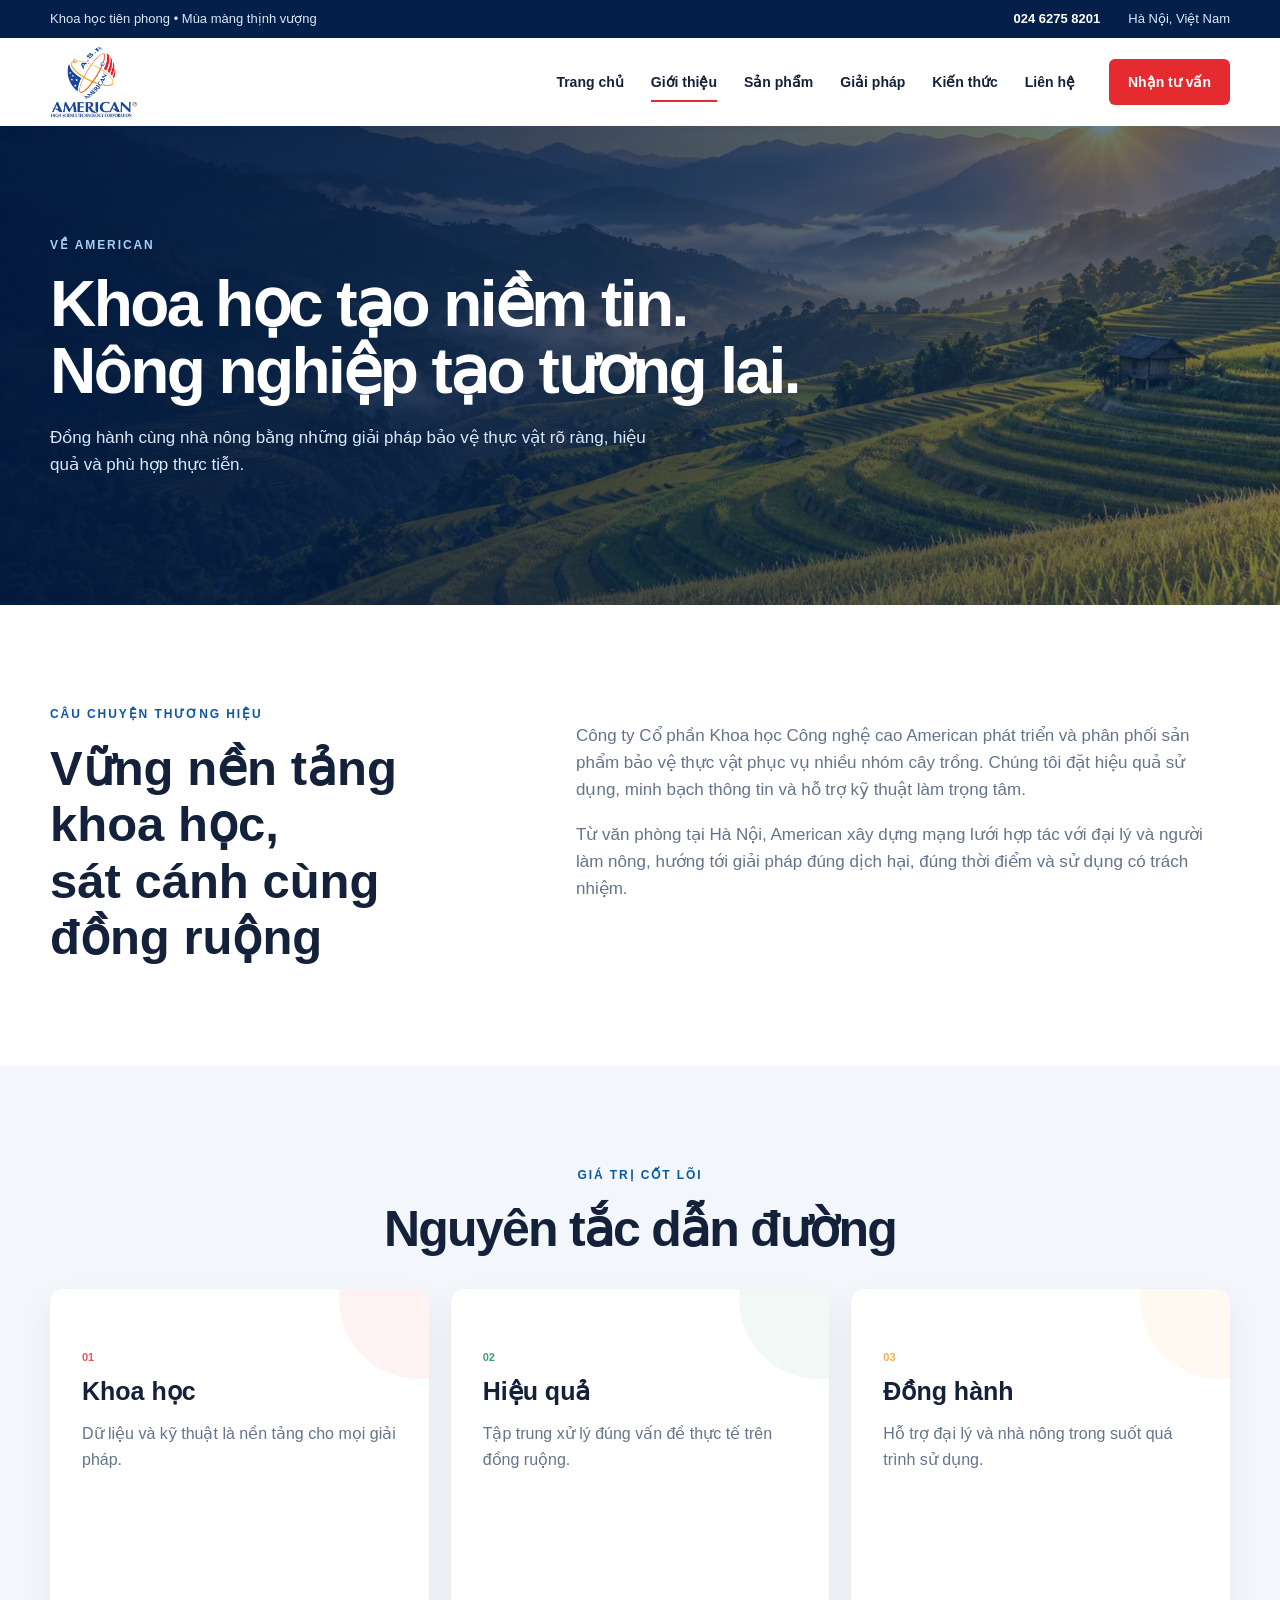
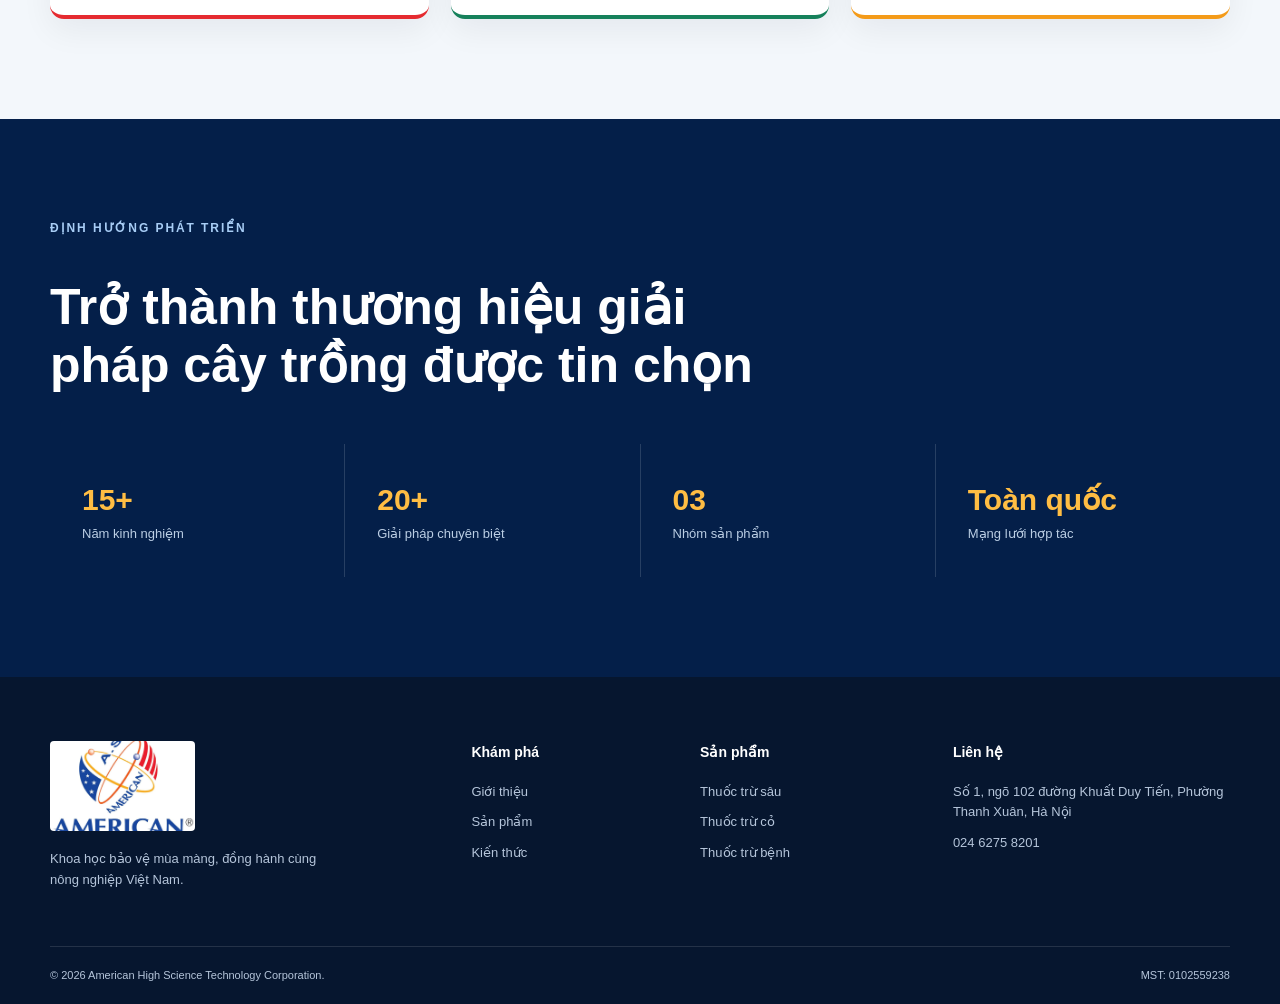
==== about.html @ cfc60970 "feat: build American corporate website" ====
<!doctype html><html lang="vi"><head><meta charset="utf-8"><meta name="viewport" content="width=device-width,initial-scale=1"><meta name="description" content="Giới thiệu Công ty Cổ phần Khoa học Công nghệ cao American."><title>Giới thiệu | American</title><link rel="stylesheet" href="styles.css"></head><body>
<a class="skip-link" href="#main">Bỏ qua điều hướng</a><header class="site-header"><div class="topbar"><div class="container topbar-inner"><p>Khoa học tiên phong • Mùa màng thịnh vượng</p><div><a href="tel:02462758201">024 6275 8201</a><span>Hà Nội, Việt Nam</span></div></div></div><div class="container nav-wrap"><a class="brand" href="index.html"><img src="assets/logo-american.jpg" alt="Logo American"></a><button class="menu-toggle" type="button" aria-expanded="false" aria-controls="primary-nav"><span></span><span></span><span></span><span class="sr-only">Mở menu</span></button><nav id="primary-nav"><a href="index.html">Trang chủ</a><a class="active" href="about.html">Giới thiệu</a><a href="products.html">Sản phẩm</a><a href="index.html#solutions">Giải pháp</a><a href="news.html">Kiến thức</a><a href="contact.html">Liên hệ</a></nav><a class="nav-cta" href="contact.html">Nhận tư vấn</a></div></header>
<main id="main"><section class="page-hero"><div class="container"><p class="eyebrow light">Về American</p><h1>Khoa học tạo niềm tin.<br>Nông nghiệp tạo tương lai.</h1><p>Đồng hành cùng nhà nông bằng những giải pháp bảo vệ thực vật rõ ràng, hiệu quả và phù hợp thực tiễn.</p></div></section>
<section class="section"><div class="container story-grid"><div><p class="eyebrow blue">Câu chuyện thương hiệu</p><h2>Vững nền tảng khoa học,<br>sát cánh cùng đồng ruộng</h2></div><div><p>Công ty Cổ phần Khoa học Công nghệ cao American phát triển và phân phối sản phẩm bảo vệ thực vật phục vụ nhiều nhóm cây trồng. Chúng tôi đặt hiệu quả sử dụng, minh bạch thông tin và hỗ trợ kỹ thuật làm trọng tâm.</p><p>Từ văn phòng tại Hà Nội, American xây dựng mạng lưới hợp tác với đại lý và người làm nông, hướng tới giải pháp đúng dịch hại, đúng thời điểm và sử dụng có trách nhiệm.</p></div></div></section>
<section class="section values"><div class="container"><div class="section-head center"><p class="eyebrow blue">Giá trị cốt lõi</p><h2>Nguyên tắc dẫn đường</h2></div><div class="solution-grid"><article class="solution-card red"><p>01</p><h3>Khoa học</h3><span>Dữ liệu và kỹ thuật là nền tảng cho mọi giải pháp.</span></article><article class="solution-card green"><p>02</p><h3>Hiệu quả</h3><span>Tập trung xử lý đúng vấn đề thực tế trên đồng ruộng.</span></article><article class="solution-card gold"><p>03</p><h3>Đồng hành</h3><span>Hỗ trợ đại lý và nhà nông trong suốt quá trình sử dụng.</span></article></div></div></section>
<section class="section timeline"><div class="container"><p class="eyebrow light">Định hướng phát triển</p><h2>Trở thành thương hiệu giải pháp cây trồng được tin chọn</h2><div class="metric-grid"><div><strong>15+</strong><span>Năm kinh nghiệm</span></div><div><strong>20+</strong><span>Giải pháp chuyên biệt</span></div><div><strong>03</strong><span>Nhóm sản phẩm</span></div><div><strong>Toàn quốc</strong><span>Mạng lưới hợp tác</span></div></div></div></section></main>
<footer><div class="container footer-grid"><div class="footer-brand"><img src="assets/logo-american.jpg" alt="American"><p>Khoa học bảo vệ mùa màng, đồng hành cùng nông nghiệp Việt Nam.</p></div><div><h3>Khám phá</h3><a href="about.html">Giới thiệu</a><a href="products.html">Sản phẩm</a><a href="news.html">Kiến thức</a></div><div><h3>Sản phẩm</h3><a href="products.html">Thuốc trừ sâu</a><a href="products.html">Thuốc trừ cỏ</a><a href="products.html">Thuốc trừ bệnh</a></div><div><h3>Liên hệ</h3><p>Số 1, ngõ 102 đường Khuất Duy Tiến, Phường Thanh Xuân, Hà Nội</p><a href="tel:02462758201">024 6275 8201</a></div></div><div class="container footer-bottom"><span>© 2026 American High Science Technology Corporation.</span><span>MST: 0102559238</span></div></footer><script src="script.js"></script></body></html>
---- styles.css ----
:root{--navy:#073575;--navy-dark:#041f49;--blue:#0c58a7;--red:#e52b30;--orange:#f49b19;--green:#16815b;--ink:#14213a;--muted:#64748b;--line:#dce4ee;--soft:#f3f7fb;--white:#fff;--shadow:0 20px 55px rgba(7,53,117,.13)}
*{box-sizing:border-box}html{scroll-behavior:smooth}body{margin:0;color:var(--ink);font-family:Inter,"Segoe UI",Arial,sans-serif;line-height:1.6;background:#fff}a{color:inherit;text-decoration:none}img{display:block;max-width:100%}button{font:inherit}.container{width:min(1180px,calc(100% - 40px));margin-inline:auto}.sr-only{position:absolute;width:1px;height:1px;overflow:hidden;clip:rect(0,0,0,0)}.skip-link{position:fixed;left:12px;top:-60px;background:#fff;padding:10px 16px;z-index:999}.skip-link:focus{top:12px}.topbar{background:var(--navy-dark);color:#dbe9fa;font-size:13px}.topbar-inner{height:38px;display:flex;align-items:center;justify-content:space-between}.topbar p{margin:0}.topbar-inner div{display:flex;gap:28px}.topbar a{color:#fff;font-weight:700}.nav-wrap{height:88px;display:flex;align-items:center;gap:34px}.site-header{position:relative;z-index:20;background:#fff;box-shadow:0 2px 18px rgba(15,23,42,.07)}.brand{width:170px;height:72px;overflow:hidden;display:flex;align-items:center;justify-content:flex-start}.brand img{width:128px;transform:scale(1.2)}nav{display:flex;align-items:center;justify-content:center;gap:27px;margin-left:auto}nav a{font-size:14px;font-weight:700;position:relative;padding:32px 0}nav a:after{content:"";position:absolute;left:0;right:100%;bottom:23px;height:2px;background:var(--red);transition:.25s}nav a:hover:after,nav a.active:after{right:0}.nav-cta,.button{display:inline-flex;align-items:center;justify-content:center;gap:12px;font-weight:800;border-radius:6px;transition:.25s}.nav-cta{background:var(--red);color:#fff;padding:12px 19px;font-size:14px}.nav-cta:hover,.button-primary:hover{background:#c71922;transform:translateY(-2px)}.menu-toggle{display:none;border:0;background:none;padding:8px}.menu-toggle span:not(.sr-only){display:block;width:25px;height:2px;background:var(--navy);margin:5px}
.hero{min-height:690px;position:relative;overflow:hidden;color:#fff;background:linear-gradient(112deg,#03265b 0%,#064b91 62%,#0b70b2 100%)}.hero:before{content:"";position:absolute;inset:0;background-image:linear-gradient(rgba(255,255,255,.025) 1px,transparent 1px),linear-gradient(90deg,rgba(255,255,255,.025) 1px,transparent 1px);background-size:54px 54px;mask-image:linear-gradient(to right,#000,transparent)}.hero-glow{position:absolute;width:620px;height:620px;border-radius:50%;right:-100px;top:-80px;background:radial-gradient(circle,rgba(244,155,25,.24),transparent 68%)}.hero-grid{min-height:690px;display:grid;grid-template-columns:1.08fr .92fr;align-items:center;gap:35px;position:relative}.hero-copy{padding:58px 0 92px}.eyebrow{text-transform:uppercase;letter-spacing:.16em;font-weight:800;font-size:12px;margin:0 0 16px}.eyebrow span{display:inline-block;width:28px;height:2px;vertical-align:middle;background:var(--orange);margin-right:10px}.eyebrow.blue{color:var(--blue)}.eyebrow.light{color:#a8cdf5}.hero h1{font-size:clamp(50px,5.4vw,76px);line-height:1.04;letter-spacing:-.045em;margin:0 0 24px;max-width:700px}.hero h1 em{font-style:normal;color:#ffbd43}.hero-lead{max-width:640px;font-size:18px;color:#d9e7f7;margin:0 0 30px}.hero-actions{display:flex;gap:12px;margin-bottom:42px}.button{padding:14px 22px;border:1px solid transparent}.button-primary{background:var(--red);color:#fff}.button-ghost{border-color:rgba(255,255,255,.5);color:#fff}.button-ghost:hover{background:#fff;color:var(--navy)}.hero-stats{display:flex;margin:0;gap:0}.hero-stats div{padding:0 32px;border-left:1px solid rgba(255,255,255,.24)}.hero-stats div:first-child{padding-left:0;border:0}.hero-stats dt{font-size:27px;font-weight:900;color:#fff}.hero-stats dd{margin:0;color:#adc7e5;font-size:12px}.hero-visual{position:relative;height:550px;display:flex;align-items:center;justify-content:center}.hero-visual>img{width:480px;height:380px;object-fit:cover;object-position:center;border-radius:22px;box-shadow:0 35px 80px rgba(0,0,0,.35);position:relative;z-index:2;clip-path:polygon(4% 0,100% 0,96% 100%,0 100%)}.product-halo{position:absolute;width:440px;height:440px;border-radius:50%;background:linear-gradient(135deg,rgba(255,255,255,.18),rgba(244,155,25,.12));border:1px solid rgba(255,255,255,.2)}.orbit{position:absolute;border:1px solid rgba(255,255,255,.16);border-radius:50%;transform:rotate(-18deg)}.orbit-one{width:540px;height:300px}.orbit-two{width:560px;height:360px;transform:rotate(18deg)}.science-chip,.crop-chip{position:absolute;z-index:3;background:rgba(255,255,255,.96);color:var(--ink);display:flex;align-items:center;gap:12px;padding:12px 16px;border-radius:10px;box-shadow:var(--shadow)}.science-chip{left:-4px;top:95px}.crop-chip{right:-5px;bottom:80px}.science-chip>span,.crop-chip>span{display:grid;place-items:center;width:35px;height:35px;border-radius:50%;background:#fff0d6;color:var(--orange);font-weight:900}.crop-chip>span{background:#e7f8ef;color:var(--green)}.science-chip strong,.crop-chip strong{display:block;font-size:13px}.science-chip small,.crop-chip small{display:block;color:var(--muted);font-size:11px}.hero-wave{position:absolute;left:-2%;right:-2%;bottom:-1px;height:58px;background:#fff;clip-path:ellipse(55% 50% at 50% 100%)}
.trust-strip{position:relative;margin-top:-2px;background:#fff}.trust-grid{display:grid;grid-template-columns:repeat(4,1fr);padding:26px 0;border-bottom:1px solid var(--line)}.trust-grid>div{display:flex;align-items:center;gap:14px;padding:4px 24px;border-right:1px solid var(--line)}.trust-grid>div:first-child{padding-left:0}.trust-grid>div:last-child{border:0}.trust-grid>div>span{font-size:12px;font-weight:900;color:var(--red);border:1px solid #f2b4b6;border-radius:50%;width:34px;height:34px;display:grid;place-items:center}.trust-grid p{margin:0}.trust-grid strong,.trust-grid small{display:block}.trust-grid strong{font-size:13px}.trust-grid small{color:var(--muted);font-size:11px}.section{padding:100px 0}.section-head h2{font-size:clamp(34px,4vw,50px);line-height:1.12;letter-spacing:-.035em;margin:0}.section-head.split{display:grid;grid-template-columns:1fr .7fr;align-items:end;gap:50px;margin-bottom:48px}.section-head.split>p{color:var(--muted);margin:0 0 7px}.section-head.center{text-align:center;max-width:720px;margin:0 auto 32px}.section-head.center>p:last-child{color:var(--muted)}.solutions{background:var(--soft)}.solution-grid{display:grid;grid-template-columns:repeat(3,1fr);gap:22px}.solution-card{background:#fff;padding:32px;min-height:330px;border-radius:14px;box-shadow:0 12px 32px rgba(15,23,42,.06);position:relative;overflow:hidden;border-bottom:4px solid;transition:.3s}.solution-card:hover{transform:translateY(-8px);box-shadow:var(--shadow)}.solution-card:after{content:"";position:absolute;width:160px;height:160px;border-radius:50%;right:-70px;top:-70px;background:currentColor;opacity:.06}.solution-card.red{color:var(--red)}.solution-card.green{color:var(--green)}.solution-card.gold{color:var(--orange)}.solution-card .icon{width:58px;height:58px;border-radius:12px;background:currentColor;color:#fff;display:grid;place-items:center;font-size:29px}.solution-card>p{font-size:11px;font-weight:900;margin:28px 0 5px;opacity:.8}.solution-card h3{font-size:25px;margin:0 0 10px;color:var(--ink)}.solution-card>span{color:var(--muted);display:block;min-height:54px}.solution-card a{display:inline-block;margin-top:25px;font-size:13px;font-weight:900}.products{background:#fff}.filter{display:flex;justify-content:center;gap:8px;margin:0 0 35px}.filter button{border:1px solid var(--line);background:#fff;color:var(--muted);padding:9px 18px;border-radius:99px;cursor:pointer;font-size:13px;font-weight:800}.filter button.active,.filter button:hover{background:var(--navy);border-color:var(--navy);color:#fff}.product-grid{display:grid;grid-template-columns:repeat(3,1fr);gap:22px}.product-card{border:1px solid var(--line);border-radius:14px;overflow:hidden;position:relative;background:#fff;transition:.3s}.product-card:hover{transform:translateY(-6px);box-shadow:var(--shadow);border-color:transparent}.product-card[hidden]{display:none}.badge{position:absolute;z-index:2;top:14px;left:14px;background:var(--red);color:#fff;font-weight:800;font-size:10px;text-transform:uppercase;padding:5px 9px;border-radius:4px}.product-image{height:250px;background:#edf5ec;overflow:hidden}.product-image img{width:100%;height:100%;object-fit:cover;transition:.45s}.product-card:hover .product-image img{transform:scale(1.04)}.product-info{padding:22px}.product-info small{color:var(--red);font-weight:800;text-transform:uppercase;letter-spacing:.1em;font-size:10px}.product-info h3{font-size:20px;margin:5px 0 2px}.product-info p{color:var(--muted);font-size:13px;margin:0 0 18px}.product-info a{display:flex;justify-content:space-between;border-top:1px solid var(--line);padding-top:14px;font-size:12px;font-weight:900;color:var(--navy)}.text-link{display:block;width:max-content;margin:36px auto 0;color:var(--blue);font-size:13px;font-weight:900;border-bottom:1px solid}.text-link.inline{margin:0}.about{padding:0;background:var(--navy-dark);color:#fff}.about-grid{min-height:620px;display:grid;grid-template-columns:1fr 1fr}.about-visual{position:relative;background:linear-gradient(135deg,rgba(5,38,81,.1),rgba(5,38,81,.55)),url('assets/products/usatabon-175wp.jpg') center/cover;min-height:620px}.about-visual:after{content:"";position:absolute;inset:0;background:linear-gradient(to right,transparent 60%,var(--navy-dark))}.experience{position:absolute;right:-45px;bottom:58px;z-index:2;background:var(--orange);color:var(--navy-dark);width:205px;height:145px;padding:24px;display:flex;align-items:center;gap:13px}.experience strong{font-size:48px;line-height:1}.experience span{font-size:12px;font-weight:800}.about-copy{padding:95px 0 80px 95px;align-self:center}.about-copy h2{font-size:47px;line-height:1.12;margin:0 0 25px}.about-copy>p:not(.eyebrow){color:#c3d4e8}.about-copy ul{list-style:none;padding:12px 0;margin:0 0 25px}.about-copy li{margin:11px 0;color:#e3edf8}.about-copy li span{color:#ffbd43;margin-right:11px}.button-white{background:#fff;color:var(--navy)}.button-white:hover{background:#ffbd43}.knowledge{background:var(--soft)}.article-grid{display:grid;grid-template-columns:1.35fr .8fr .8fr;gap:22px}.article{background:#fff;border-radius:12px;overflow:hidden;box-shadow:0 10px 25px rgba(15,23,42,.05)}.article-photo{height:190px;background-size:cover;background-position:center}.article.featured .article-photo{height:280px}.article-photo.rice{background-image:linear-gradient(rgba(5,38,81,.05),rgba(5,38,81,.05)),url('assets/products/cytoc-placeholder.jpg'),url('assets/products/actatoc-200wp.jpg')}.article-photo.coffee{background-image:url('assets/products/usatabon-175wp.jpg')}.article-photo.field{background-image:url('assets/products/samtako-25sc.jpg')}.article>div:last-child{padding:22px}.article small{font-size:10px;color:var(--red);font-weight:800;text-transform:uppercase}.article h3{font-size:19px;line-height:1.35;margin:8px 0 18px}.article.featured h3{font-size:26px}.article a{font-size:12px;font-weight:900;color:var(--blue)}.cta{background:linear-gradient(105deg,#0d56a0,var(--navy));color:#fff;padding:68px 0;position:relative;overflow:hidden}.cta:after{content:"";position:absolute;width:400px;height:400px;border:90px solid rgba(255,255,255,.04);border-radius:50%;right:-80px;top:-150px}.cta-inner{display:flex;justify-content:space-between;align-items:center;gap:40px;position:relative;z-index:1}.cta h2{font-size:42px;line-height:1.16;margin:0}.cta-actions{display:flex;gap:10px}.button-outline-white{border-color:rgba(255,255,255,.6);color:#fff}.button-outline-white:hover{background:#fff;color:var(--navy)}footer{background:#06162f;color:#b5c5da;padding:64px 0 20px}.footer-grid{display:grid;grid-template-columns:1.5fr .7fr .8fr 1.15fr;gap:60px;padding-bottom:45px}.footer-brand img{width:145px;height:90px;object-fit:cover;object-position:center;margin-bottom:18px;border-radius:4px}.footer-brand p{max-width:280px}.footer-grid h3{color:#fff;font-size:14px;margin:0 0 18px}.footer-grid a,.footer-grid p{display:block;font-size:13px;margin:0 0 10px}.footer-grid a:hover{color:#ffbd43}.footer-bottom{border-top:1px solid rgba(255,255,255,.12);padding-top:20px;display:flex;justify-content:space-between;font-size:11px}.floating-contact{position:fixed;right:20px;bottom:20px;background:var(--red);color:#fff;width:62px;height:62px;border-radius:50%;display:grid;place-items:center;z-index:10;box-shadow:0 12px 28px rgba(229,43,48,.35);line-height:1}.floating-contact span{font-size:20px;margin-top:8px}.floating-contact small{font-size:9px;margin-top:-10px}
@media(max-width:980px){nav{position:absolute;top:88px;left:20px;right:20px;background:#fff;display:none;flex-direction:column;align-items:stretch;gap:0;padding:12px;box-shadow:var(--shadow);border-radius:10px}.site-header.open nav{display:flex}.site-header nav a{padding:12px}.nav-cta{margin-left:auto}.menu-toggle{display:block}.hero-grid{grid-template-columns:1fr;min-height:auto}.hero-copy{padding-bottom:15px}.hero-visual{height:480px}.hero-visual>img{width:min(520px,85%)}.trust-grid{grid-template-columns:1fr 1fr}.trust-grid>div:nth-child(2){border-right:0}.solution-grid,.product-grid{grid-template-columns:repeat(2,1fr)}.about-copy{padding-left:55px}.article-grid{grid-template-columns:1fr 1fr}.article.featured{grid-column:1/-1}.footer-grid{grid-template-columns:1.2fr 1fr 1fr}.footer-grid>div:last-child{grid-column:1/-1}.cta-inner{align-items:flex-start;flex-direction:column}}
@media(max-width:640px){.container{width:min(100% - 28px,1180px)}.topbar{display:none}.nav-wrap{height:72px}.brand{height:62px;width:135px}.brand img{width:105px}.nav-cta{display:none}nav{top:72px}.section{padding:72px 0}.hero{min-height:0}.hero-grid{display:block}.hero-copy{padding:64px 0 20px}.hero h1{font-size:45px}.hero-lead{font-size:16px}.hero-actions{align-items:stretch;flex-direction:column}.hero-stats{justify-content:space-between}.hero-stats div{padding:0 12px}.hero-stats dd{max-width:75px}.hero-visual{height:390px}.hero-visual>img{width:100%;height:290px}.science-chip{left:2px;top:32px}.crop-chip{right:2px;bottom:18px}.orbit{display:none}.trust-grid{grid-template-columns:1fr}.trust-grid>div{border:0;border-bottom:1px solid var(--line);padding:14px 0}.section-head.split{grid-template-columns:1fr;gap:18px}.section-head h2{font-size:37px}.solution-grid,.product-grid{grid-template-columns:1fr}.solution-card{min-height:290px}.filter{justify-content:flex-start;overflow-x:auto;padding-bottom:5px}.filter button{white-space:nowrap}.product-image{height:235px}.about-grid{grid-template-columns:1fr}.about-visual{min-height:390px}.about-visual:after{background:linear-gradient(to bottom,transparent 70%,var(--navy-dark))}.experience{right:15px;bottom:20px;width:178px;height:120px}.about-copy{padding:55px 0 70px}.about-copy h2{font-size:37px}.article-grid{grid-template-columns:1fr}.article.featured{grid-column:auto}.article.featured .article-photo{height:210px}.cta h2{font-size:34px}.cta-actions{width:100%;flex-direction:column}.footer-grid{grid-template-columns:1fr 1fr;gap:35px}.footer-brand{grid-column:1/-1}.footer-grid>div:last-child{grid-column:1/-1}.footer-bottom{gap:8px;flex-direction:column}.floating-contact{width:56px;height:56px}}
@media(prefers-reduced-motion:reduce){html{scroll-behavior:auto}*,*:before,*:after{transition:none!important}}
:focus-visible{outline:3px solid #ffbd43;outline-offset:3px}
.brand{width:170px;height:78px}.brand img{width:88px;height:74px;object-fit:contain;transform:none}
@media(max-width:640px){.brand{height:68px;width:120px}.brand img{width:76px;height:64px}}
.article-photo.rice{background-image:linear-gradient(rgba(5,38,81,.05),rgba(5,38,81,.05)),url('assets/products/actatoc-200wp.jpg')}
.hero{background-image:linear-gradient(90deg,rgba(3,26,63,.94) 0%,rgba(4,48,94,.76) 42%,rgba(4,48,94,.22) 72%,rgba(4,48,94,.08) 100%),url('assets/hero-mu-cang-chai-v2.png');background-position:center;background-size:cover}
.hero-glow{display:none}.hero-visual{opacity:.1;filter:blur(3px);transform:scale(.92);transform-origin:center right;pointer-events:none}.hero-copy{position:relative;z-index:4;text-shadow:0 2px 18px rgba(0,0,0,.18)}
@media(max-width:640px){.hero{background-image:linear-gradient(180deg,rgba(3,26,63,.9) 0%,rgba(4,48,94,.72) 55%,rgba(4,48,94,.25) 100%),url('assets/hero-mu-cang-chai-v2.png');background-position:58% center}.hero-visual{display:none}.hero-copy{padding-bottom:110px}.hero-wave{height:34px}}
.page-hero{padding:110px 0;color:#fff;background:linear-gradient(90deg,rgba(3,26,63,.96),rgba(4,48,94,.52)),url('assets/hero-mu-cang-chai-v2.png') center/cover}.page-hero.compact{padding:80px 0}.page-hero h1{font-size:clamp(45px,5vw,68px);line-height:1.05;letter-spacing:-.04em;margin:0 0 18px}.page-hero>div>p:last-child{max-width:620px;color:#dbe9f8;font-size:17px}.story-grid{display:grid;grid-template-columns:.8fr 1.2fr;gap:90px;align-items:start}.story-grid h2,.contact-grid h2{font-size:clamp(34px,4vw,49px);line-height:1.15;margin:0}.story-grid>div:last-child{color:var(--muted);font-size:17px}.values{background:var(--soft)}.timeline{background:var(--navy-dark);color:#fff}.timeline h2{font-size:clamp(34px,4vw,50px);max-width:760px;line-height:1.15}.metric-grid{display:grid;grid-template-columns:repeat(4,1fr);gap:1px;background:rgba(255,255,255,.14);margin-top:50px}.metric-grid div{background:var(--navy-dark);padding:32px}.metric-grid strong,.metric-grid span{display:block}.metric-grid strong{font-size:30px;color:#ffbd43}.metric-grid span{color:#bbcee4;font-size:13px}.catalog{grid-template-columns:repeat(4,1fr)}.catalog .product-image{height:220px}.product-detail{background:var(--soft)}.detail-grid{display:grid;grid-template-columns:1.1fr .9fr;gap:65px;align-items:center}.detail-image{border-radius:18px;overflow:hidden;box-shadow:var(--shadow)}.detail-image img{width:100%;height:520px;object-fit:cover}.detail-grid h1{font-size:clamp(45px,5vw,70px);line-height:1;margin:0 0 20px;color:var(--navy)}.detail-lead{font-size:18px;color:var(--muted)}.specs{margin:28px 0}.specs div{display:grid;grid-template-columns:130px 1fr;border-top:1px solid var(--line);padding:13px 0}.specs dt{color:var(--muted);font-size:13px}.specs dd{margin:0;font-weight:800}.notice{padding:14px;border-left:3px solid var(--orange);background:#fff7e8;font-size:12px;margin-bottom:24px}.detail-info{background:#fff}.news-grid{grid-template-columns:1.2fr .8fr .8fr}.article p{color:var(--muted);font-size:13px}.contact-grid{display:grid;grid-template-columns:.9fr 1.1fr;gap:90px}.contact-list{margin-top:35px}.contact-list div{padding:18px 0;border-top:1px solid var(--line)}.contact-list small,.contact-list strong,.contact-list a{display:block}.contact-list small{color:var(--muted);text-transform:uppercase;font-size:10px;font-weight:800;letter-spacing:.12em}.contact-list a,.contact-list strong{font-size:16px;margin-top:4px}.contact-form{padding:35px;background:var(--soft);border-radius:14px}.contact-form h3{font-size:26px;margin:0 0 22px}.contact-form label{display:block;font-size:12px;font-weight:800;margin:0 0 15px}.contact-form input,.contact-form select,.contact-form textarea{width:100%;display:block;margin-top:6px;border:1px solid var(--line);border-radius:6px;background:#fff;padding:12px;color:var(--ink);font:inherit}.contact-form textarea{resize:vertical}.contact-form>small{display:block;color:var(--muted);margin-top:12px}body>footer>.footer-bottom:only-child{padding:30px 0;border:0}body>footer:has(>.footer-bottom:only-child){padding:0}
@media(max-width:980px){.catalog{grid-template-columns:repeat(3,1fr)}.story-grid,.detail-grid,.contact-grid{grid-template-columns:1fr;gap:45px}.metric-grid{grid-template-columns:1fr 1fr}.news-grid{grid-template-columns:1fr 1fr}}
@media(max-width:640px){.page-hero,.page-hero.compact{padding:65px 0}.page-hero h1{font-size:42px}.catalog{grid-template-columns:1fr}.story-grid{gap:28px}.metric-grid{grid-template-columns:1fr 1fr}.metric-grid div{padding:20px}.detail-image img{height:300px}.news-grid{grid-template-columns:1fr}.contact-form{padding:22px}.specs div{grid-template-columns:105px 1fr}}
.hero{background-image:linear-gradient(90deg,rgba(3,26,63,.94) 0%,rgba(4,48,94,.76) 42%,rgba(4,48,94,.22) 72%,rgba(4,48,94,.08) 100%),url('assets/hero-mu-cang-chai-v2.webp')}.page-hero{background-image:linear-gradient(90deg,rgba(3,26,63,.96),rgba(4,48,94,.52)),url('assets/hero-mu-cang-chai-v2.webp')}
@media(max-width:640px){.hero{background-image:linear-gradient(180deg,rgba(3,26,63,.9) 0%,rgba(4,48,94,.72) 55%,rgba(4,48,94,.25) 100%),url('assets/hero-mu-cang-chai-v2.webp')}}
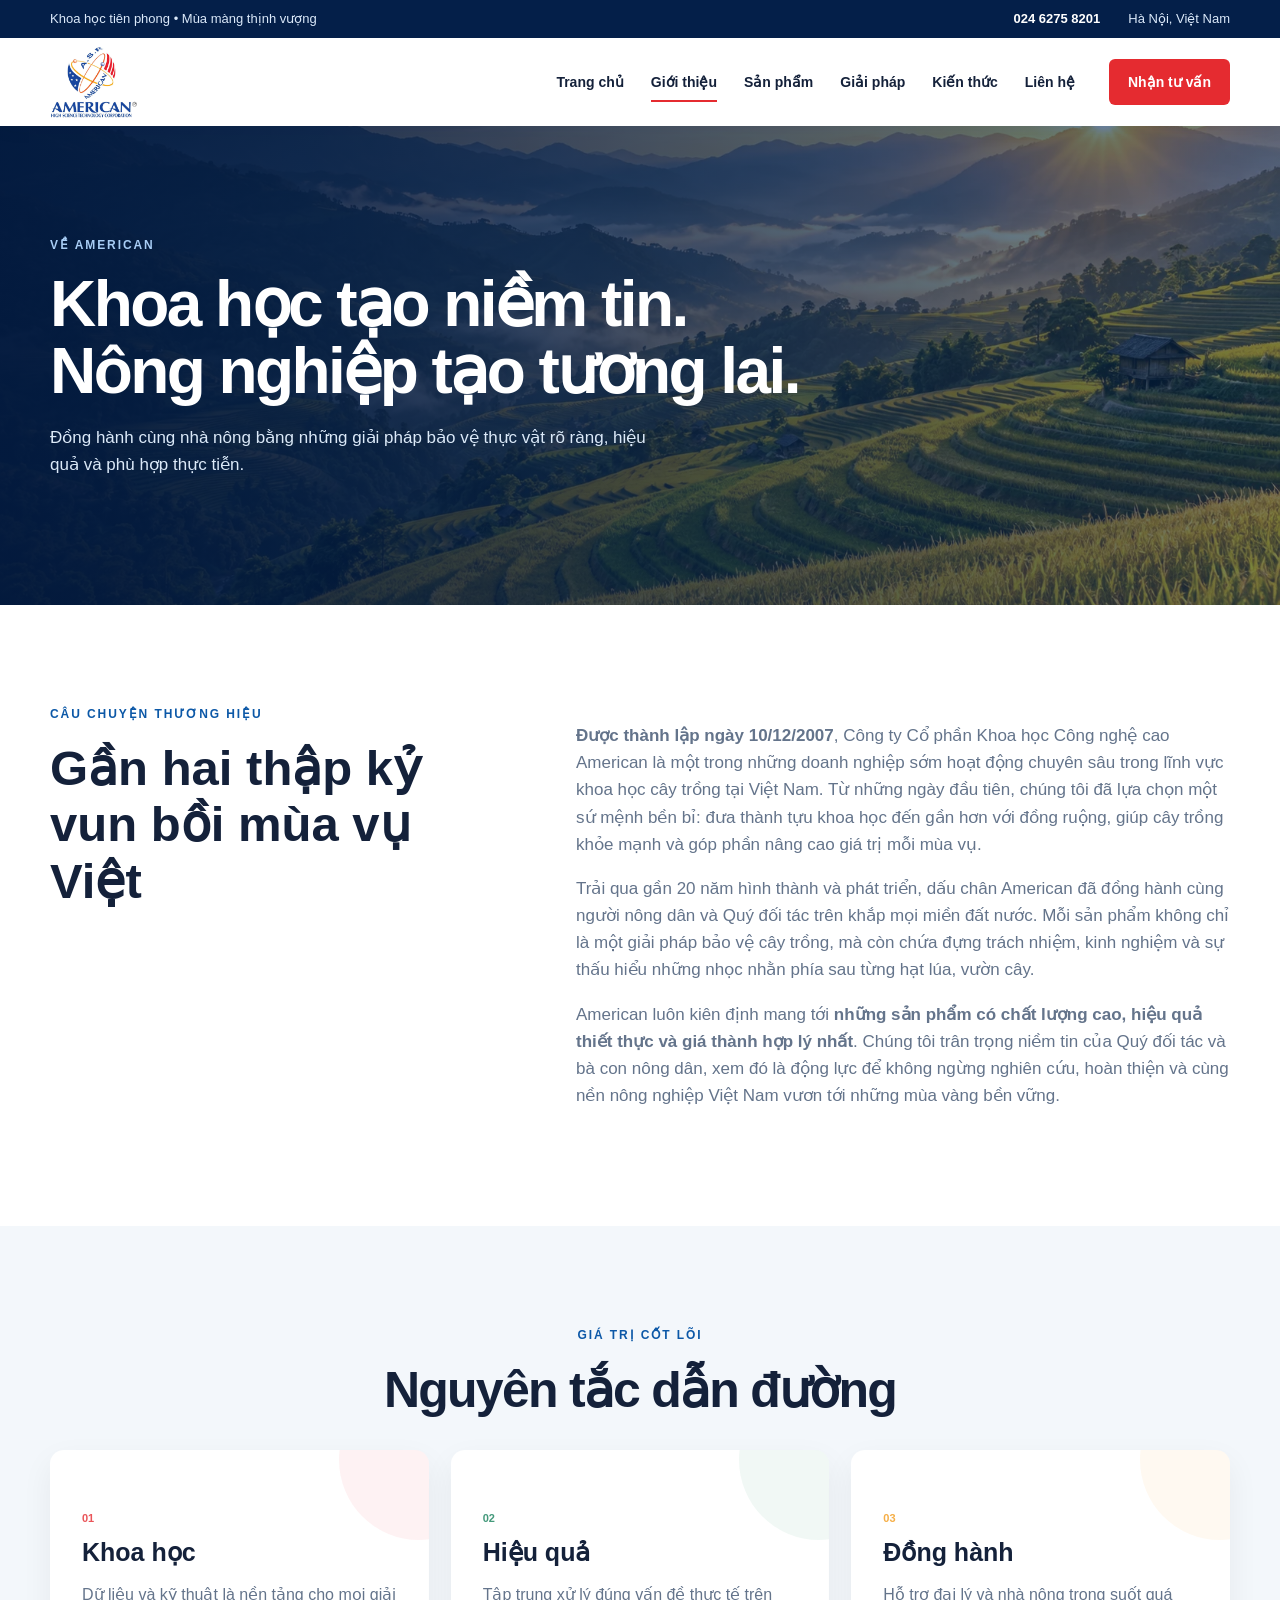
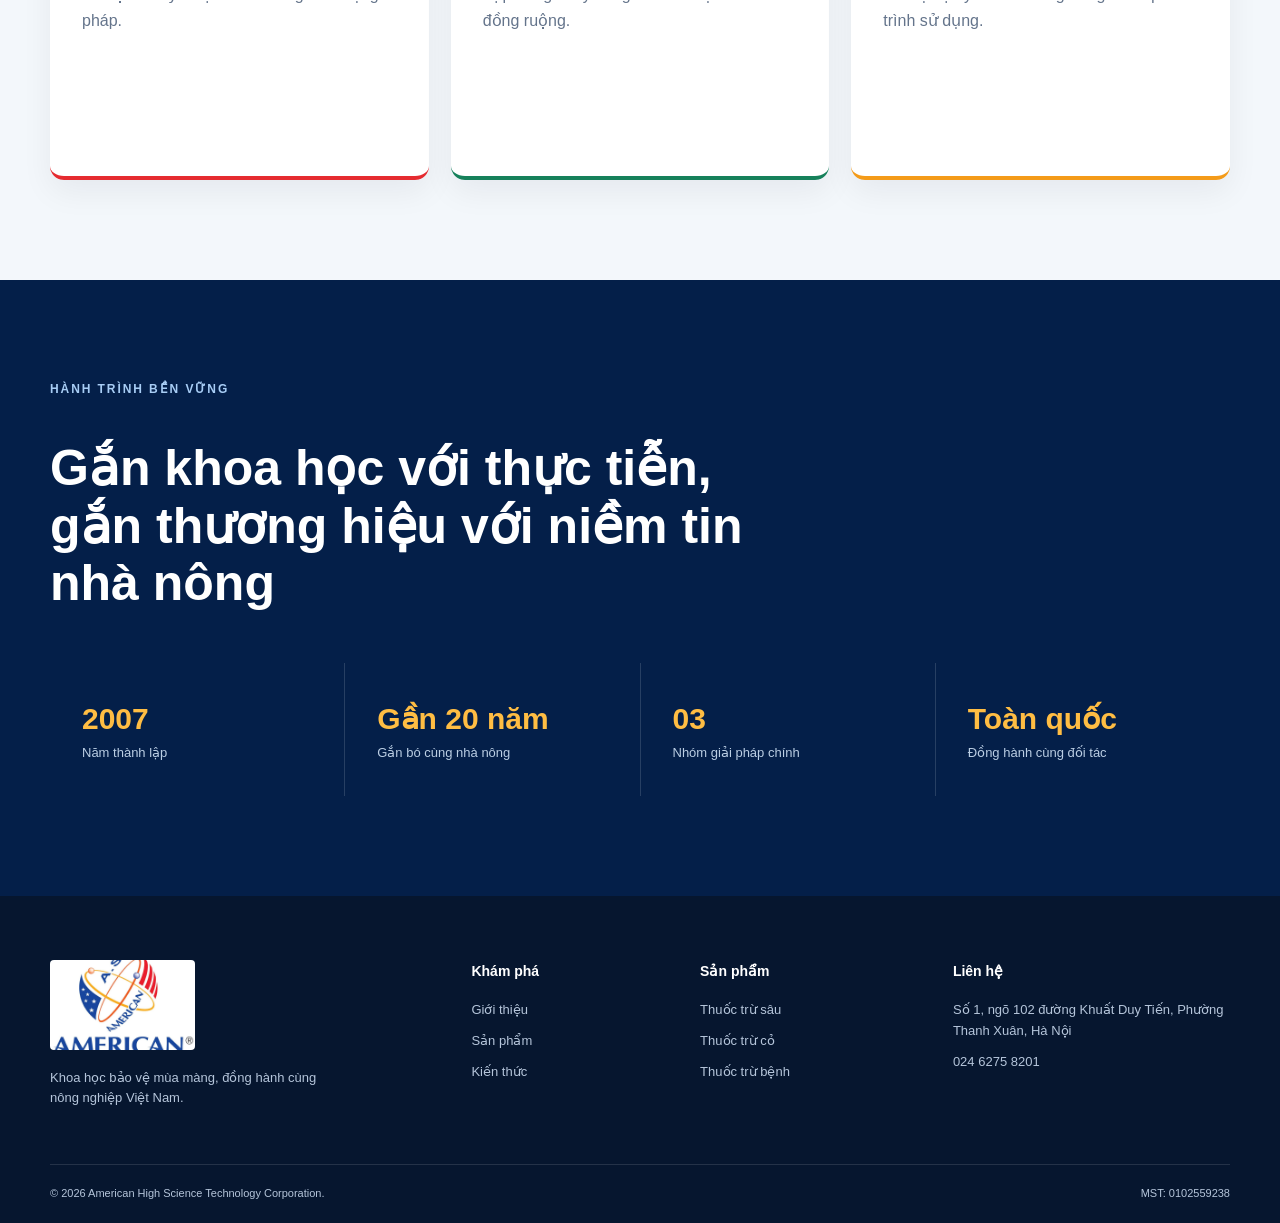
==== commit 75c85525: "content: strengthen American company story" ====
--- a/about.html
+++ b/about.html
@@ -1,7 +1,7 @@
 <!doctype html><html lang="vi"><head><meta charset="utf-8"><meta name="viewport" content="width=device-width,initial-scale=1"><meta name="description" content="Giới thiệu Công ty Cổ phần Khoa học Công nghệ cao American."><title>Giới thiệu | American</title><link rel="stylesheet" href="styles.css"></head><body>
 <a class="skip-link" href="#main">Bỏ qua điều hướng</a><header class="site-header"><div class="topbar"><div class="container topbar-inner"><p>Khoa học tiên phong • Mùa màng thịnh vượng</p><div><a href="tel:02462758201">024 6275 8201</a><span>Hà Nội, Việt Nam</span></div></div></div><div class="container nav-wrap"><a class="brand" href="index.html"><img src="assets/logo-american.jpg" alt="Logo American"></a><button class="menu-toggle" type="button" aria-expanded="false" aria-controls="primary-nav"><span></span><span></span><span></span><span class="sr-only">Mở menu</span></button><nav id="primary-nav"><a href="index.html">Trang chủ</a><a class="active" href="about.html">Giới thiệu</a><a href="products.html">Sản phẩm</a><a href="index.html#solutions">Giải pháp</a><a href="news.html">Kiến thức</a><a href="contact.html">Liên hệ</a></nav><a class="nav-cta" href="contact.html">Nhận tư vấn</a></div></header>
 <main id="main"><section class="page-hero"><div class="container"><p class="eyebrow light">Về American</p><h1>Khoa học tạo niềm tin.<br>Nông nghiệp tạo tương lai.</h1><p>Đồng hành cùng nhà nông bằng những giải pháp bảo vệ thực vật rõ ràng, hiệu quả và phù hợp thực tiễn.</p></div></section>
-<section class="section"><div class="container story-grid"><div><p class="eyebrow blue">Câu chuyện thương hiệu</p><h2>Vững nền tảng khoa học,<br>sát cánh cùng đồng ruộng</h2></div><div><p>Công ty Cổ phần Khoa học Công nghệ cao American phát triển và phân phối sản phẩm bảo vệ thực vật phục vụ nhiều nhóm cây trồng. Chúng tôi đặt hiệu quả sử dụng, minh bạch thông tin và hỗ trợ kỹ thuật làm trọng tâm.</p><p>Từ văn phòng tại Hà Nội, American xây dựng mạng lưới hợp tác với đại lý và người làm nông, hướng tới giải pháp đúng dịch hại, đúng thời điểm và sử dụng có trách nhiệm.</p></div></div></section>
+<section class="section"><div class="container story-grid"><div><p class="eyebrow blue">Câu chuyện thương hiệu</p><h2>Gần hai thập kỷ<br>vun bồi mùa vụ Việt</h2></div><div><p><strong>Được thành lập ngày 10/12/2007</strong>, Công ty Cổ phần Khoa học Công nghệ cao American là một trong những doanh nghiệp sớm hoạt động chuyên sâu trong lĩnh vực khoa học cây trồng tại Việt Nam. Từ những ngày đầu tiên, chúng tôi đã lựa chọn một sứ mệnh bền bỉ: đưa thành tựu khoa học đến gần hơn với đồng ruộng, giúp cây trồng khỏe mạnh và góp phần nâng cao giá trị mỗi mùa vụ.</p><p>Trải qua gần 20 năm hình thành và phát triển, dấu chân American đã đồng hành cùng người nông dân và Quý đối tác trên khắp mọi miền đất nước. Mỗi sản phẩm không chỉ là một giải pháp bảo vệ cây trồng, mà còn chứa đựng trách nhiệm, kinh nghiệm và sự thấu hiểu những nhọc nhằn phía sau từng hạt lúa, vườn cây.</p><p>American luôn kiên định mang tới <strong>những sản phẩm có chất lượng cao, hiệu quả thiết thực và giá thành hợp lý nhất</strong>. Chúng tôi trân trọng niềm tin của Quý đối tác và bà con nông dân, xem đó là động lực để không ngừng nghiên cứu, hoàn thiện và cùng nền nông nghiệp Việt Nam vươn tới những mùa vàng bền vững.</p></div></div></section>
 <section class="section values"><div class="container"><div class="section-head center"><p class="eyebrow blue">Giá trị cốt lõi</p><h2>Nguyên tắc dẫn đường</h2></div><div class="solution-grid"><article class="solution-card red"><p>01</p><h3>Khoa học</h3><span>Dữ liệu và kỹ thuật là nền tảng cho mọi giải pháp.</span></article><article class="solution-card green"><p>02</p><h3>Hiệu quả</h3><span>Tập trung xử lý đúng vấn đề thực tế trên đồng ruộng.</span></article><article class="solution-card gold"><p>03</p><h3>Đồng hành</h3><span>Hỗ trợ đại lý và nhà nông trong suốt quá trình sử dụng.</span></article></div></div></section>
-<section class="section timeline"><div class="container"><p class="eyebrow light">Định hướng phát triển</p><h2>Trở thành thương hiệu giải pháp cây trồng được tin chọn</h2><div class="metric-grid"><div><strong>15+</strong><span>Năm kinh nghiệm</span></div><div><strong>20+</strong><span>Giải pháp chuyên biệt</span></div><div><strong>03</strong><span>Nhóm sản phẩm</span></div><div><strong>Toàn quốc</strong><span>Mạng lưới hợp tác</span></div></div></div></section></main>
+<section class="section timeline"><div class="container"><p class="eyebrow light">Hành trình bền vững</p><h2>Gắn khoa học với thực tiễn, gắn thương hiệu với niềm tin nhà nông</h2><div class="metric-grid"><div><strong>2007</strong><span>Năm thành lập</span></div><div><strong>Gần 20 năm</strong><span>Gắn bó cùng nhà nông</span></div><div><strong>03</strong><span>Nhóm giải pháp chính</span></div><div><strong>Toàn quốc</strong><span>Đồng hành cùng đối tác</span></div></div></div></section></main>
 <footer><div class="container footer-grid"><div class="footer-brand"><img src="assets/logo-american.jpg" alt="American"><p>Khoa học bảo vệ mùa màng, đồng hành cùng nông nghiệp Việt Nam.</p></div><div><h3>Khám phá</h3><a href="about.html">Giới thiệu</a><a href="products.html">Sản phẩm</a><a href="news.html">Kiến thức</a></div><div><h3>Sản phẩm</h3><a href="products.html">Thuốc trừ sâu</a><a href="products.html">Thuốc trừ cỏ</a><a href="products.html">Thuốc trừ bệnh</a></div><div><h3>Liên hệ</h3><p>Số 1, ngõ 102 đường Khuất Duy Tiến, Phường Thanh Xuân, Hà Nội</p><a href="tel:02462758201">024 6275 8201</a></div></div><div class="container footer-bottom"><span>© 2026 American High Science Technology Corporation.</span><span>MST: 0102559238</span></div></footer><script src="script.js"></script></body></html>
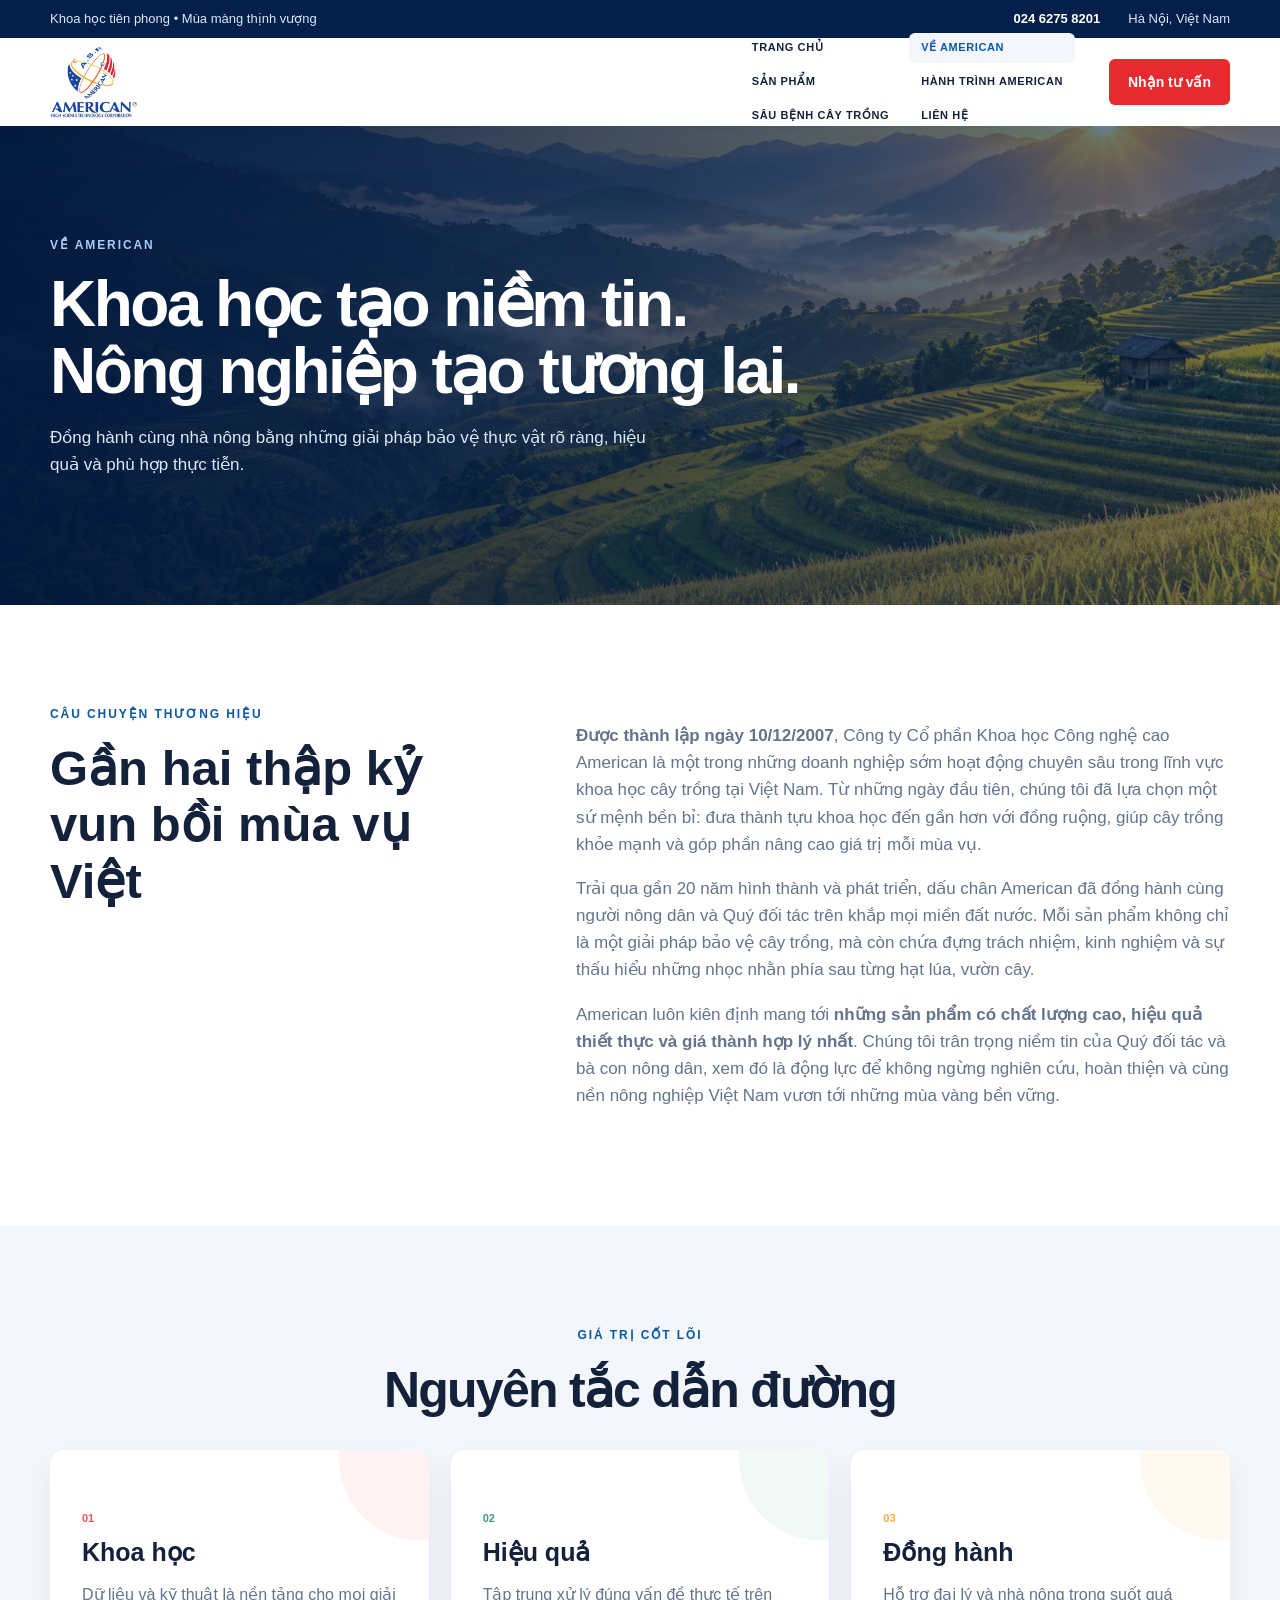
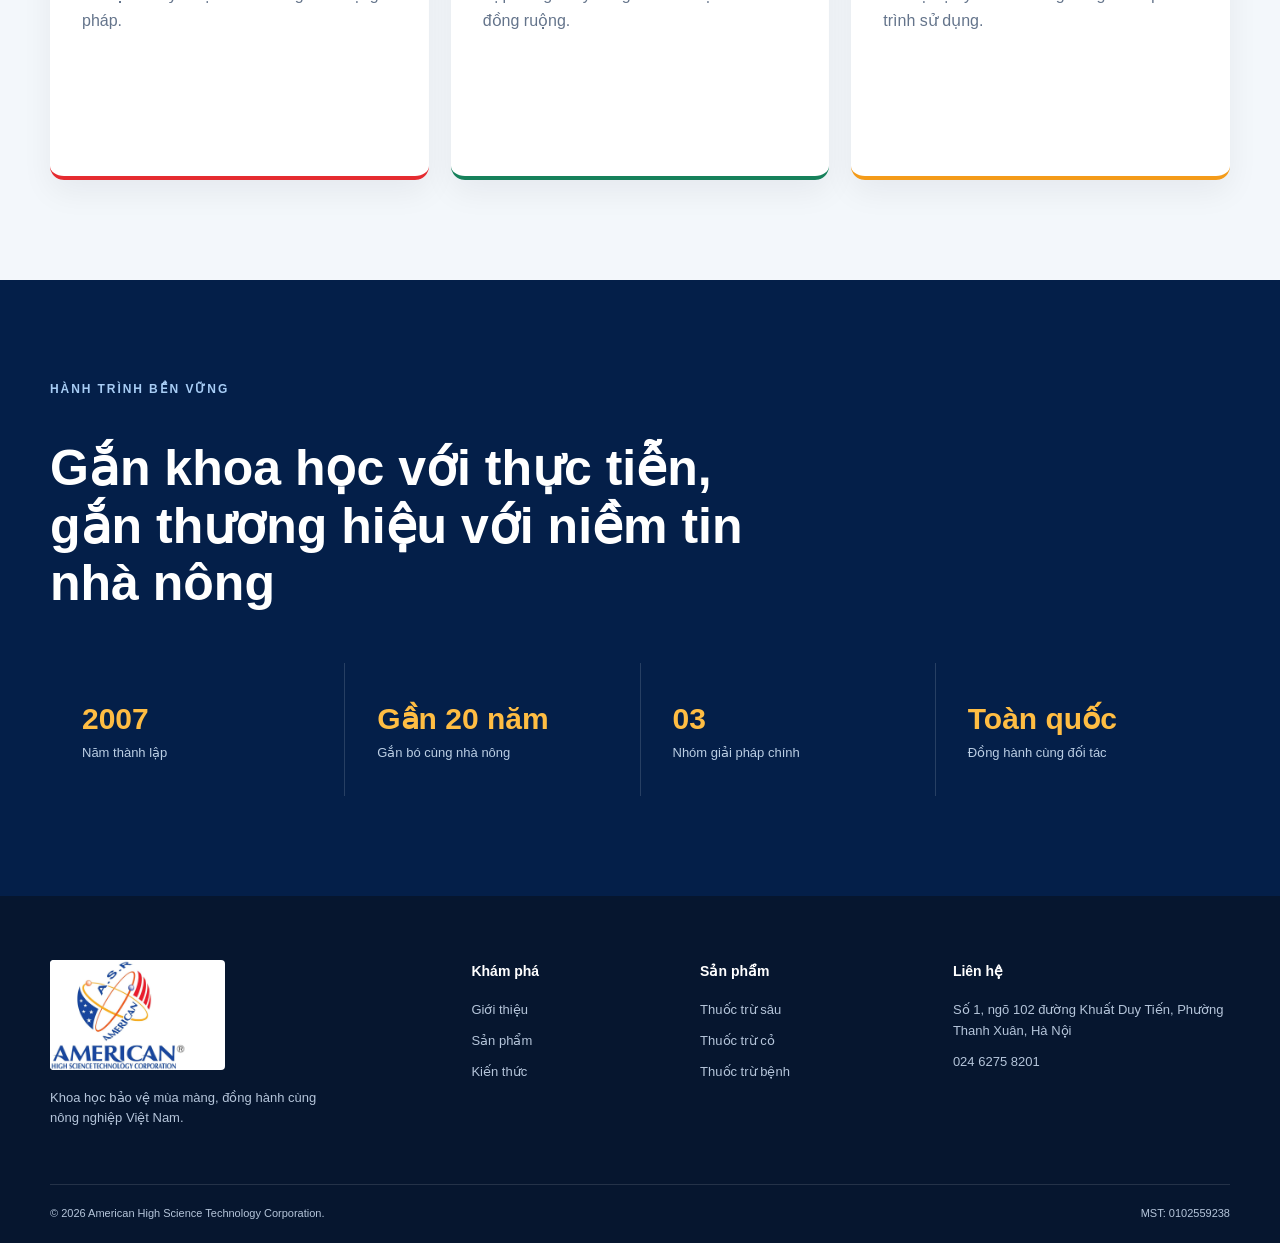
==== commit 8d9178ed: "fix: link and separate product categories" ====
--- a/about.html
+++ b/about.html
@@ -4,4 +4,4 @@
 <section class="section"><div class="container story-grid"><div><p class="eyebrow blue">Câu chuyện thương hiệu</p><h2>Gần hai thập kỷ<br>vun bồi mùa vụ Việt</h2></div><div><p><strong>Được thành lập ngày 10/12/2007</strong>, Công ty Cổ phần Khoa học Công nghệ cao American là một trong những doanh nghiệp sớm hoạt động chuyên sâu trong lĩnh vực khoa học cây trồng tại Việt Nam. Từ những ngày đầu tiên, chúng tôi đã lựa chọn một sứ mệnh bền bỉ: đưa thành tựu khoa học đến gần hơn với đồng ruộng, giúp cây trồng khỏe mạnh và góp phần nâng cao giá trị mỗi mùa vụ.</p><p>Trải qua gần 20 năm hình thành và phát triển, dấu chân American đã đồng hành cùng người nông dân và Quý đối tác trên khắp mọi miền đất nước. Mỗi sản phẩm không chỉ là một giải pháp bảo vệ cây trồng, mà còn chứa đựng trách nhiệm, kinh nghiệm và sự thấu hiểu những nhọc nhằn phía sau từng hạt lúa, vườn cây.</p><p>American luôn kiên định mang tới <strong>những sản phẩm có chất lượng cao, hiệu quả thiết thực và giá thành hợp lý nhất</strong>. Chúng tôi trân trọng niềm tin của Quý đối tác và bà con nông dân, xem đó là động lực để không ngừng nghiên cứu, hoàn thiện và cùng nền nông nghiệp Việt Nam vươn tới những mùa vàng bền vững.</p></div></div></section>
 <section class="section values"><div class="container"><div class="section-head center"><p class="eyebrow blue">Giá trị cốt lõi</p><h2>Nguyên tắc dẫn đường</h2></div><div class="solution-grid"><article class="solution-card red"><p>01</p><h3>Khoa học</h3><span>Dữ liệu và kỹ thuật là nền tảng cho mọi giải pháp.</span></article><article class="solution-card green"><p>02</p><h3>Hiệu quả</h3><span>Tập trung xử lý đúng vấn đề thực tế trên đồng ruộng.</span></article><article class="solution-card gold"><p>03</p><h3>Đồng hành</h3><span>Hỗ trợ đại lý và nhà nông trong suốt quá trình sử dụng.</span></article></div></div></section>
 <section class="section timeline"><div class="container"><p class="eyebrow light">Hành trình bền vững</p><h2>Gắn khoa học với thực tiễn, gắn thương hiệu với niềm tin nhà nông</h2><div class="metric-grid"><div><strong>2007</strong><span>Năm thành lập</span></div><div><strong>Gần 20 năm</strong><span>Gắn bó cùng nhà nông</span></div><div><strong>03</strong><span>Nhóm giải pháp chính</span></div><div><strong>Toàn quốc</strong><span>Đồng hành cùng đối tác</span></div></div></div></section></main>
-<footer><div class="container footer-grid"><div class="footer-brand"><img src="assets/logo-american.jpg" alt="American"><p>Khoa học bảo vệ mùa màng, đồng hành cùng nông nghiệp Việt Nam.</p></div><div><h3>Khám phá</h3><a href="about.html">Giới thiệu</a><a href="products.html">Sản phẩm</a><a href="news.html">Kiến thức</a></div><div><h3>Sản phẩm</h3><a href="products.html">Thuốc trừ sâu</a><a href="products.html">Thuốc trừ cỏ</a><a href="products.html">Thuốc trừ bệnh</a></div><div><h3>Liên hệ</h3><p>Số 1, ngõ 102 đường Khuất Duy Tiến, Phường Thanh Xuân, Hà Nội</p><a href="tel:02462758201">024 6275 8201</a></div></div><div class="container footer-bottom"><span>© 2026 American High Science Technology Corporation.</span><span>MST: 0102559238</span></div></footer><script src="script.js"></script></body></html>
+<footer><div class="container footer-grid"><div class="footer-brand"><img src="assets/logo-american.jpg" alt="American"><p>Khoa học bảo vệ mùa màng, đồng hành cùng nông nghiệp Việt Nam.</p></div><div><h3>Khám phá</h3><a href="about.html">Giới thiệu</a><a href="products.html">Sản phẩm</a><a href="news.html">Kiến thức</a></div><div><h3>Sản phẩm</h3><a href="products.html?category=insect">Thuốc trừ sâu</a><a href="products.html?category=weed">Thuốc trừ cỏ</a><a href="products.html?category=disease">Thuốc trừ bệnh</a></div><div><h3>Liên hệ</h3><p>Số 1, ngõ 102 đường Khuất Duy Tiến, Phường Thanh Xuân, Hà Nội</p><a href="tel:02462758201">024 6275 8201</a></div></div><div class="container footer-bottom"><span>© 2026 American High Science Technology Corporation.</span><span>MST: 0102559238</span></div></footer><script src="script.js"></script></body></html>
--- a/styles.css
+++ b/styles.css
@@ -17,3 +17,31 @@
 @media(max-width:640px){.page-hero,.page-hero.compact{padding:65px 0}.page-hero h1{font-size:42px}.catalog{grid-template-columns:1fr}.story-grid{gap:28px}.metric-grid{grid-template-columns:1fr 1fr}.metric-grid div{padding:20px}.detail-image img{height:300px}.news-grid{grid-template-columns:1fr}.contact-form{padding:22px}.specs div{grid-template-columns:105px 1fr}}
 .hero{background-image:linear-gradient(90deg,rgba(3,26,63,.94) 0%,rgba(4,48,94,.76) 42%,rgba(4,48,94,.22) 72%,rgba(4,48,94,.08) 100%),url('assets/hero-mu-cang-chai-v2.webp')}.page-hero{background-image:linear-gradient(90deg,rgba(3,26,63,.96),rgba(4,48,94,.52)),url('assets/hero-mu-cang-chai-v2.webp')}
 @media(max-width:640px){.hero{background-image:linear-gradient(180deg,rgba(3,26,63,.9) 0%,rgba(4,48,94,.72) 55%,rgba(4,48,94,.25) 100%),url('assets/hero-mu-cang-chai-v2.webp')}}
+.detail-kicker{font-size:18px;color:var(--muted)}.product-analysis{display:grid;grid-template-columns:.75fr 1.25fr;gap:85px;align-items:start}.product-analysis h2{font-size:clamp(36px,4vw,52px);line-height:1.12;margin:0}.product-analysis>p{font-size:18px;line-height:1.85;color:var(--muted);margin:32px 0 0}.priority-section{background:var(--soft)}.priority-list{list-style:none;margin:0;padding:0;display:grid;grid-template-columns:repeat(3,1fr);gap:16px}.priority-list li{background:#fff;padding:26px;border-radius:12px;border-top:4px solid var(--red);box-shadow:0 8px 24px rgba(15,23,42,.05)}.priority-list span{display:block;color:var(--red);font-weight:900;font-size:12px;margin-bottom:18px}.priority-list strong{font-size:18px;line-height:1.35}.specs dt{line-height:1.35}
+@media(max-width:780px){.product-analysis{grid-template-columns:1fr;gap:22px}.product-analysis>p{margin-top:0}.priority-list{grid-template-columns:1fr}.detail-grid h1{font-size:42px;word-break:break-word}}
+.modal-open{overflow:hidden}.product-modal{width:min(1100px,calc(100% - 30px));max-height:92vh;padding:0;border:0;border-radius:18px;color:var(--ink);box-shadow:0 35px 100px rgba(0,0,0,.35);overflow:auto}.product-modal::backdrop{background:rgba(2,16,38,.72);backdrop-filter:blur(5px)}.modal-shell{position:relative;padding:38px}.modal-close{position:sticky;float:right;top:12px;z-index:4;width:42px;height:42px;border:0;border-radius:50%;background:var(--navy-dark);color:#fff;font-size:28px;line-height:1;cursor:pointer}.modal-top{display:grid;grid-template-columns:1.05fr .95fr;gap:38px;align-items:center;clear:both}.modal-product-image{border-radius:14px;overflow:hidden;background:var(--soft)}.modal-product-image img{width:100%;height:390px;object-fit:cover}.modal-summary>small{color:var(--red);font-size:11px;font-weight:900;letter-spacing:.13em;text-transform:uppercase}.modal-summary h2{font-size:clamp(36px,4vw,57px);line-height:1.02;color:var(--navy);margin:9px 0 25px}.modal-active{padding:18px 0;border-block:1px solid var(--line);margin-bottom:25px}.modal-active span,.modal-active strong{display:block}.modal-active span{font-size:11px;color:var(--muted);text-transform:uppercase;letter-spacing:.08em}.modal-active strong{font-size:17px;margin-top:5px}.modal-analysis{margin:34px 0;padding:28px;background:var(--soft);border-radius:12px}.modal-analysis>p:last-child{font-size:16px;line-height:1.75;color:var(--muted);margin-bottom:0}.modal-targets{display:grid;grid-template-columns:repeat(3,1fr);gap:14px}.modal-targets article{border:1px solid var(--line);border-radius:12px;overflow:hidden;background:#fff}.modal-targets img{width:100%;height:145px;object-fit:cover}.modal-targets article>div{padding:15px}.modal-targets span{display:block;color:var(--red);font-size:10px;font-weight:900}.modal-targets strong{display:block;font-size:14px;line-height:1.4;margin-top:4px}.modal-note{font-size:11px;color:var(--muted);margin:24px 0 0}.product-info a{cursor:pointer}
+@media(max-width:720px){.product-modal{width:calc(100% - 18px);max-height:95vh}.modal-shell{padding:18px}.modal-top{grid-template-columns:1fr;gap:20px}.modal-product-image img{height:240px}.modal-summary h2{font-size:36px}.modal-targets{grid-template-columns:1fr}.modal-targets article{display:grid;grid-template-columns:110px 1fr}.modal-targets img{height:100%;min-height:105px}.modal-analysis{padding:20px;margin:24px 0}.modal-close{top:5px}}
+.hero-grid{grid-template-columns:1fr}.hero-copy{max-width:720px}.hero-visual{display:none!important}.featured-showcase{background:#fff}.featured-slider{position:relative;min-height:510px;background:var(--navy-dark);border-radius:18px;overflow:hidden;color:#fff;box-shadow:var(--shadow)}.featured-slide{position:absolute;inset:0;display:grid;grid-template-columns:1.08fr .92fr;opacity:0;visibility:hidden;transform:translateX(25px);transition:opacity .6s ease,transform .6s ease,visibility .6s}.featured-slide.active{opacity:1;visibility:visible;transform:none}.featured-image{height:510px;overflow:hidden}.featured-image img{width:100%;height:100%;object-fit:cover}.featured-copy{padding:70px 60px;align-self:center}.featured-copy>span{color:#ffbd43;font-size:11px;font-weight:900;letter-spacing:.13em;text-transform:uppercase}.featured-copy h3{font-size:clamp(38px,4vw,58px);line-height:1.02;margin:12px 0 20px}.featured-copy p{color:#c6d7ea;max-width:430px}.featured-copy a{display:inline-flex;gap:20px;color:#fff;font-size:13px;font-weight:900;border-bottom:1px solid rgba(255,255,255,.5);padding-bottom:7px;margin-top:16px}.featured-controls{position:absolute;z-index:4;right:45px;bottom:30px;display:flex;align-items:center;gap:12px}.featured-controls>button{width:38px;height:38px;border-radius:50%;border:1px solid rgba(255,255,255,.4);background:transparent;color:#fff;cursor:pointer}.featured-dots{display:flex;gap:7px}.featured-dots button{width:7px;height:7px;border:0;border-radius:99px;background:rgba(255,255,255,.4);padding:0;cursor:pointer;transition:.25s}.featured-dots button.active{width:24px;background:#ffbd43}
+@media(max-width:760px){.featured-slider{min-height:650px}.featured-slide{grid-template-columns:1fr;align-content:start}.featured-image{height:300px}.featured-copy{padding:32px 25px 80px}.featured-copy h3{font-size:36px}.featured-controls{right:auto;left:25px;bottom:24px}}
+.featured-showcase .section-head{margin-bottom:48px}
+.modal-source{font-size:12px;color:var(--muted);margin:24px 0 8px}.modal-source a,.source-page a{color:var(--blue);text-decoration:underline}.source-page{background:var(--soft)}.source-page .container{max-width:920px}.source-page h2{font-size:32px;color:var(--navy);margin:0 0 14px}.source-page h2:not(:first-child){margin-top:48px}.source-page>div>p{color:var(--muted);line-height:1.75}.source-list{display:grid;grid-template-columns:1fr 1fr;gap:12px 28px;padding-left:20px}.source-list li{color:var(--muted);line-height:1.55}@media(max-width:700px){.source-list{grid-template-columns:1fr}}
+.about-visual{background-image:linear-gradient(135deg,rgba(5,38,81,.02),rgba(5,38,81,.28)),url('assets/american-lab-v1.webp');background-position:center;background-size:cover}
+.catalog-nav{background:#fff;position:relative;z-index:3}.category-switcher{display:grid;grid-template-columns:repeat(3,1fr);gap:1px;background:var(--line);transform:translateY(-28px);box-shadow:var(--shadow);border-radius:12px;overflow:hidden}.category-switcher button{border:0;background:#fff;padding:25px;text-align:left;cursor:pointer;display:grid;grid-template-columns:42px 1fr;column-gap:12px;transition:.25s}.category-switcher button:hover,.category-switcher button.active{background:var(--navy);color:#fff}.category-switcher span{grid-row:1/3;width:34px;height:34px;border:1px solid #f2b4b6;color:var(--red);border-radius:50%;display:grid;place-items:center;font-size:10px;font-weight:900}.category-switcher strong{font-size:18px}.category-switcher small{color:var(--muted)}.category-switcher button.active small,.category-switcher button:hover small{color:#bcd0e8}.catalog .product-image,.product-grid .product-image{background:#f5f8fb}.catalog .product-image img,.product-grid .product-image img{object-fit:contain;padding:12px}.catalog .product-card:hover .product-image img,.product-grid .product-card:hover .product-image img{transform:scale(1.02)}
+.catalog-heading{margin-bottom:34px}.catalog-heading h2{font-size:clamp(34px,4vw,50px);line-height:1.08;margin:4px 0 8px;color:var(--navy)}.catalog-heading>p:last-child{max-width:760px;margin:0;color:var(--muted)}.catalog .product-card[hidden]{display:none}
+.crop-library{background:var(--soft)}.crop-grid{display:grid;grid-template-columns:repeat(4,1fr);gap:20px}.crop-card{padding:0;border:0;border-radius:14px;overflow:hidden;background:#fff;text-align:left;color:var(--ink);box-shadow:0 10px 28px rgba(15,23,42,.06);cursor:pointer;transition:.3s}.crop-card:hover{transform:translateY(-7px);box-shadow:var(--shadow)}.crop-card img{width:100%;height:210px;object-fit:cover}.crop-card span,.crop-card h2,.crop-card p,.crop-card b{display:block;margin-left:20px;margin-right:20px}.crop-card span{color:var(--red);font-size:10px;font-weight:900;letter-spacing:.1em;text-transform:uppercase;margin-top:18px}.crop-card h2{font-size:25px;margin-top:4px;margin-bottom:4px}.crop-card p{color:var(--muted);font-size:13px;margin-top:0}.crop-card b{font-size:12px;color:var(--blue);padding:14px 0 20px;border-top:1px solid var(--line)}.crop-modal{width:min(1080px,calc(100% - 28px));max-height:92vh;border:0;border-radius:18px;padding:0;box-shadow:0 35px 100px rgba(0,0,0,.35)}.crop-modal::backdrop{background:rgba(2,16,38,.74);backdrop-filter:blur(5px)}.crop-modal-shell{padding:38px;position:relative}.crop-close{position:sticky;float:right;top:8px;width:42px;height:42px;border:0;border-radius:50%;background:var(--navy-dark);color:#fff;font-size:27px;cursor:pointer}.crop-modal-head{clear:both;margin-bottom:28px}.crop-modal-head h2{font-size:48px;color:var(--navy);margin:0}.crop-modal-head>p:last-child{color:var(--muted);margin:4px 0}.crop-pest-grid{display:grid;grid-template-columns:repeat(3,1fr);gap:16px}.crop-pest-grid article{border:1px solid var(--line);border-radius:12px;overflow:hidden}.crop-pest-grid img{width:100%;height:210px;object-fit:cover}.crop-pest-grid article>div{padding:18px}.crop-pest-grid span{color:var(--red);font-size:10px;font-weight:900}.crop-pest-grid h3{font-size:20px;margin:5px 0}.crop-pest-grid p{font-size:13px;color:var(--muted);margin:0;line-height:1.55}
+@media(max-width:900px){.crop-grid{grid-template-columns:repeat(2,1fr)}.category-switcher{grid-template-columns:1fr;transform:translateY(-16px)}.crop-pest-grid{grid-template-columns:1fr 1fr}}
+@media(max-width:600px){.crop-grid{grid-template-columns:1fr}.crop-card img{height:230px}.crop-modal-shell{padding:20px}.crop-modal-head h2{font-size:38px}.crop-pest-grid{grid-template-columns:1fr}.crop-pest-grid article{display:grid;grid-template-columns:125px 1fr}.crop-pest-grid img{height:100%;min-height:150px}.category-switcher strong{font-size:16px}}
+.crop-target-list{display:grid;grid-template-columns:1fr 1fr;gap:7px 14px;margin:14px 20px 18px;padding:0;list-style:none}.crop-target-list li{position:relative;padding-left:13px;color:#42536a;font-size:12px;line-height:1.35}.crop-target-list li:before{content:"";position:absolute;left:0;top:.48em;width:5px;height:5px;border-radius:50%;background:var(--red)}
+.modal-targets{grid-template-columns:repeat(4,1fr)}.modal-targets article>div small{display:block;margin-top:8px;color:var(--muted);font-size:9px;line-height:1.35}.priority-list{grid-template-columns:repeat(4,1fr)}.priority-list li{padding:0 0 22px;overflow:hidden}.priority-list img{width:100%;height:170px;object-fit:cover}.priority-list li>span,.priority-list li>strong,.priority-list li>small{margin-left:20px;margin-right:20px}.priority-list li>span{margin-top:18px}.priority-list li>small{display:block;margin-top:9px;color:var(--muted);font-size:10px;line-height:1.4}
+@media(max-width:900px){.modal-targets,.priority-list{grid-template-columns:repeat(2,1fr)}}@media(max-width:600px){.modal-targets,.priority-list{grid-template-columns:1fr}.modal-targets article{display:grid;grid-template-columns:110px 1fr}.modal-targets img{height:100%;min-height:105px}}
+.modal-product-image{position:relative}.product-gallery-nav{position:absolute;left:50%;bottom:14px;transform:translateX(-50%);display:flex;align-items:center;gap:12px;padding:7px 10px;border-radius:99px;background:rgba(5,38,81,.88);color:#fff}.product-gallery-nav[hidden]{display:none}.product-gallery-nav button{width:30px;height:30px;border:1px solid rgba(255,255,255,.45);border-radius:50%;background:transparent;color:#fff;cursor:pointer}.product-gallery-nav span{min-width:34px;text-align:center;font-size:11px;font-weight:900}.gallery-badge{position:absolute;right:12px;top:12px;padding:5px 9px;border-radius:99px;background:var(--navy);color:#fff;font-size:10px;font-weight:900}.product-card[data-product-gallery] .product-image img{transition:opacity .35s ease}
+.company-journey{background:#fff}.journey-head{display:grid;grid-template-columns:1.1fr .9fr;gap:80px;align-items:end;margin-bottom:38px}.journey-head h2{font-size:clamp(38px,4.4vw,58px);line-height:1.08;letter-spacing:-.04em;margin:0}.journey-head>p{color:var(--muted);font-size:16px;margin:0 0 8px}.journey-feature{width:100%;height:590px;border:0;border-radius:20px;overflow:hidden;padding:0;position:relative;background:var(--navy-dark);cursor:pointer;text-align:left;box-shadow:0 28px 70px rgba(7,53,117,.18)}.journey-feature:after{content:"";position:absolute;inset:0;background:linear-gradient(to top,rgba(3,20,48,.9),transparent 58%)}.journey-feature img{width:100%;height:100%;object-fit:cover;transition:transform .7s ease}.journey-feature:hover img{transform:scale(1.025)}.journey-feature>span{position:absolute;z-index:2;left:42px;right:42px;bottom:36px;color:#fff;display:grid;grid-template-columns:1fr auto;align-items:end}.journey-feature small,.journey-feature strong{display:block}.journey-feature small{color:#ffcc70;font-weight:900;letter-spacing:.12em}.journey-feature strong{font-size:clamp(28px,3vw,46px);line-height:1.1;margin-top:6px}.journey-feature em{font-style:normal;font-size:12px;font-weight:900;border-bottom:1px solid rgba(255,255,255,.6);padding-bottom:5px}.journey-strip{display:grid;grid-auto-flow:column;grid-auto-columns:220px;gap:13px;overflow-x:auto;padding:18px 1px 12px;scroll-snap-type:x mandatory;scrollbar-width:thin}.journey-strip button{height:145px;padding:0;border:0;border-radius:11px;overflow:hidden;cursor:pointer;scroll-snap-align:start;background:var(--soft)}.journey-strip img{width:100%;height:100%;object-fit:cover;transition:.35s}.journey-strip button:hover img{transform:scale(1.06)}.journey-hint{margin:4px 0 0;color:var(--muted);font-size:11px}.activity-lightbox{width:min(1200px,calc(100% - 24px));height:min(88vh,820px);padding:0;border:0;border-radius:16px;background:#03162f;color:#fff;overflow:hidden;box-shadow:0 35px 110px rgba(0,0,0,.55)}.activity-lightbox::backdrop{background:rgba(0,10,25,.86);backdrop-filter:blur(6px)}.activity-lightbox figure{width:100%;height:100%;margin:0;display:grid;grid-template-rows:1fr auto}.activity-lightbox figure img{width:100%;height:100%;min-height:0;object-fit:contain}.activity-lightbox figcaption{padding:14px 80px 18px;text-align:center;color:#dbe8f8;font-size:13px}.activity-close{position:absolute;z-index:3;right:16px;top:14px;width:42px;height:42px;border:1px solid rgba(255,255,255,.35);border-radius:50%;background:rgba(3,22,47,.78);color:#fff;font-size:27px;cursor:pointer}.activity-arrow{position:absolute;z-index:3;top:50%;transform:translateY(-50%);width:48px;height:48px;border:1px solid rgba(255,255,255,.35);border-radius:50%;background:rgba(3,22,47,.72);color:#fff;font-size:22px;cursor:pointer}.activity-prev{left:18px}.activity-next{right:18px}.activity-count{position:absolute;left:18px;top:20px;font-size:11px;font-weight:900;color:#fff;background:rgba(3,22,47,.72);padding:6px 10px;border-radius:99px}
+@media(max-width:760px){.journey-head{grid-template-columns:1fr;gap:18px}.journey-feature{height:430px}.journey-feature>span{left:22px;right:22px;bottom:22px;grid-template-columns:1fr}.journey-feature em{display:none}.journey-strip{grid-auto-columns:165px}.journey-strip button{height:112px}.activity-lightbox{height:78vh}.activity-arrow{width:40px;height:40px}.activity-lightbox figcaption{padding:12px 55px 16px}.company-journey{padding-top:76px}}
+.journey-album-head{display:flex;align-items:end;justify-content:space-between;gap:30px;margin:74px 0 24px;padding-top:54px;border-top:1px solid var(--line)}.journey-album-head small{color:var(--red);font-size:11px;font-weight:900;letter-spacing:.12em;text-transform:uppercase}.journey-album-head h3{font-size:clamp(28px,3.3vw,44px);line-height:1.1;margin:7px 0 0}.journey-album-head>span{color:var(--muted);font-size:12px;font-weight:800}.journey-feature-secondary{height:500px}.journey-feature-secondary:after{background:linear-gradient(to top,rgba(38,5,17,.9),transparent 64%)}
+@media(max-width:760px){.journey-album-head{align-items:start;flex-direction:column;margin-top:55px;padding-top:40px;gap:8px}.journey-feature-secondary{height:390px}}
+.journey-unified-gallery{display:grid;grid-template-columns:repeat(12,minmax(0,1fr));grid-auto-flow:dense;gap:14px}.journey-gallery-item{grid-column:span 3;height:190px;position:relative;padding:0;border:0;border-radius:14px;overflow:hidden;background:var(--soft);cursor:pointer;box-shadow:0 10px 30px rgba(7,53,117,.08)}.journey-gallery-item.gallery-lead{grid-column:span 8;grid-row:span 2;height:506px}.journey-gallery-item.gallery-wide{grid-column:span 4;height:246px}.journey-gallery-item img{width:100%;height:100%;object-fit:cover;transition:transform .55s ease}.journey-gallery-item:hover img{transform:scale(1.035)}.journey-gallery-item:after{content:attr(data-event-label);position:absolute;left:12px;bottom:12px;padding:6px 9px;border-radius:99px;background:rgba(3,22,47,.78);color:#fff;font-size:9px;font-weight:900;letter-spacing:.08em;text-transform:uppercase;backdrop-filter:blur(6px)}.journey-gallery-item>span{display:none}.journey-gallery-item.gallery-lead:before{content:"";position:absolute;z-index:1;inset:0;background:linear-gradient(to top,rgba(3,20,48,.84),transparent 56%)}.journey-gallery-item.gallery-lead>span{display:grid;position:absolute;z-index:2;left:36px;right:36px;bottom:34px;color:#fff;grid-template-columns:1fr auto;align-items:end}.journey-gallery-item.gallery-lead>span small,.journey-gallery-item.gallery-lead>span strong{display:block}.journey-gallery-item.gallery-lead>span small{color:#ffcc70;font-weight:900;letter-spacing:.12em}.journey-gallery-item.gallery-lead>span strong{font-size:clamp(28px,3vw,44px);line-height:1.1;margin-top:6px}.journey-gallery-item.gallery-lead>span em{font-style:normal;font-size:12px;font-weight:900;border-bottom:1px solid rgba(255,255,255,.6);padding-bottom:5px}.journey-gallery-item.gallery-lead:after{display:none}
+@media(max-width:900px){.journey-gallery-item{grid-column:span 4}.journey-gallery-item.gallery-lead{grid-column:span 8}.journey-gallery-item.gallery-wide{grid-column:span 4}}
+@media(max-width:760px){.journey-unified-gallery{grid-template-columns:repeat(2,minmax(0,1fr));gap:9px}.journey-gallery-item,.journey-gallery-item.gallery-wide{grid-column:span 1;height:128px;border-radius:10px}.journey-gallery-item.gallery-lead{grid-column:1/-1;grid-row:auto;height:350px}.journey-gallery-item.gallery-lead>span{left:20px;right:20px;bottom:20px;grid-template-columns:1fr}.journey-gallery-item.gallery-lead>span em{display:none}.journey-gallery-item:after{left:7px;bottom:7px;font-size:7px;padding:5px 7px}}
+.footer-brand img{width:175px;height:auto;max-height:110px;object-fit:contain;object-position:left center;background:#fff}.footer-bottom{align-items:center;gap:14px;flex-wrap:wrap}.visitor-counter img{display:block;height:20px;width:auto}.journey-view-all{display:flex;width:max-content;margin:34px auto 0}.content-protected img{-webkit-user-drag:none}.content-protected main,.content-protected footer{-webkit-user-select:none;user-select:none}.content-protected input,.content-protected textarea,.content-protected select{-webkit-user-select:text;user-select:text}.gallery-page{background:var(--soft)}.gallery-page-head{padding:90px 0 45px;background:var(--navy-dark);color:#fff}.gallery-page-head h1{font-size:clamp(42px,6vw,72px);line-height:1.05;margin:10px 0 18px}.gallery-page-head p{max-width:720px;color:#c9d8eb}.full-gallery{display:grid;grid-template-columns:repeat(4,minmax(0,1fr));gap:16px}.full-gallery button{height:210px;padding:0;border:0;border-radius:14px;overflow:hidden;position:relative;cursor:pointer;background:#dbe5ef}.full-gallery button:first-child{grid-column:span 2;grid-row:span 2;height:436px}.full-gallery img{width:100%;height:100%;object-fit:cover;transition:transform .45s}.full-gallery button:hover img{transform:scale(1.035)}.full-gallery span{position:absolute;left:10px;bottom:10px;color:#fff;background:rgba(3,22,47,.78);padding:6px 9px;border-radius:99px;font-size:9px;font-weight:900}.gallery-back{margin-top:34px}@media(max-width:760px){.full-gallery{grid-template-columns:repeat(2,minmax(0,1fr));gap:9px}.full-gallery button{height:130px;border-radius:10px}.full-gallery button:first-child{grid-column:1/-1;grid-row:auto;height:300px}.gallery-page-head{padding:64px 0 36px}}
+.hero{background-image:linear-gradient(90deg,rgba(3,26,63,.80) 0%,rgba(4,48,94,.58) 42%,rgba(4,48,94,.12) 72%,rgba(4,48,94,.03) 100%),url('assets/hero-mu-cang-chai-v2.webp')}.journey-gallery-item.gallery-lead img,.full-gallery button:first-child img{filter:brightness(1.14) saturate(1.04)}.catalog{grid-template-columns:repeat(2,minmax(0,1fr));gap:24px}.catalog .product-card{display:grid;grid-template-columns:minmax(180px,.9fr) minmax(0,1.1fr);min-height:285px}.catalog .product-image{height:100%;min-height:285px}.catalog .product-info{display:flex;flex-direction:column;justify-content:center;padding:28px}.catalog .product-info a{margin-top:auto}@media(max-width:980px){.catalog{grid-template-columns:repeat(2,minmax(0,1fr))}.catalog .product-card{grid-template-columns:1fr}.catalog .product-image{height:230px;min-height:230px}}@media(max-width:640px){.hero{background-image:linear-gradient(180deg,rgba(3,26,63,.82) 0%,rgba(4,48,94,.60) 55%,rgba(4,48,94,.18) 100%),url('assets/hero-mu-cang-chai-v2.webp')}.catalog{grid-template-columns:1fr}.catalog .product-info{padding:22px}}
+nav a:after{display:none}nav a{text-transform:uppercase;letter-spacing:.055em;font-size:11px;line-height:1.25;padding:8px 12px;border-radius:6px}nav a:hover,nav a.active{color:var(--blue);background:var(--soft)}@media(min-width:981px){#primary-nav{display:grid;grid-template-columns:repeat(2,max-content);gap:4px 8px;align-content:center;min-width:330px}}@media(max-width:980px){.site-header.open #primary-nav{display:grid;grid-template-columns:repeat(2,minmax(0,1fr));gap:4px;padding:14px}.site-header #primary-nav a{padding:14px 12px}.site-header #primary-nav a.active{box-shadow:inset 3px 0 0 var(--blue)}}@media(max-width:480px){.site-header.open #primary-nav{grid-template-columns:1fr}}
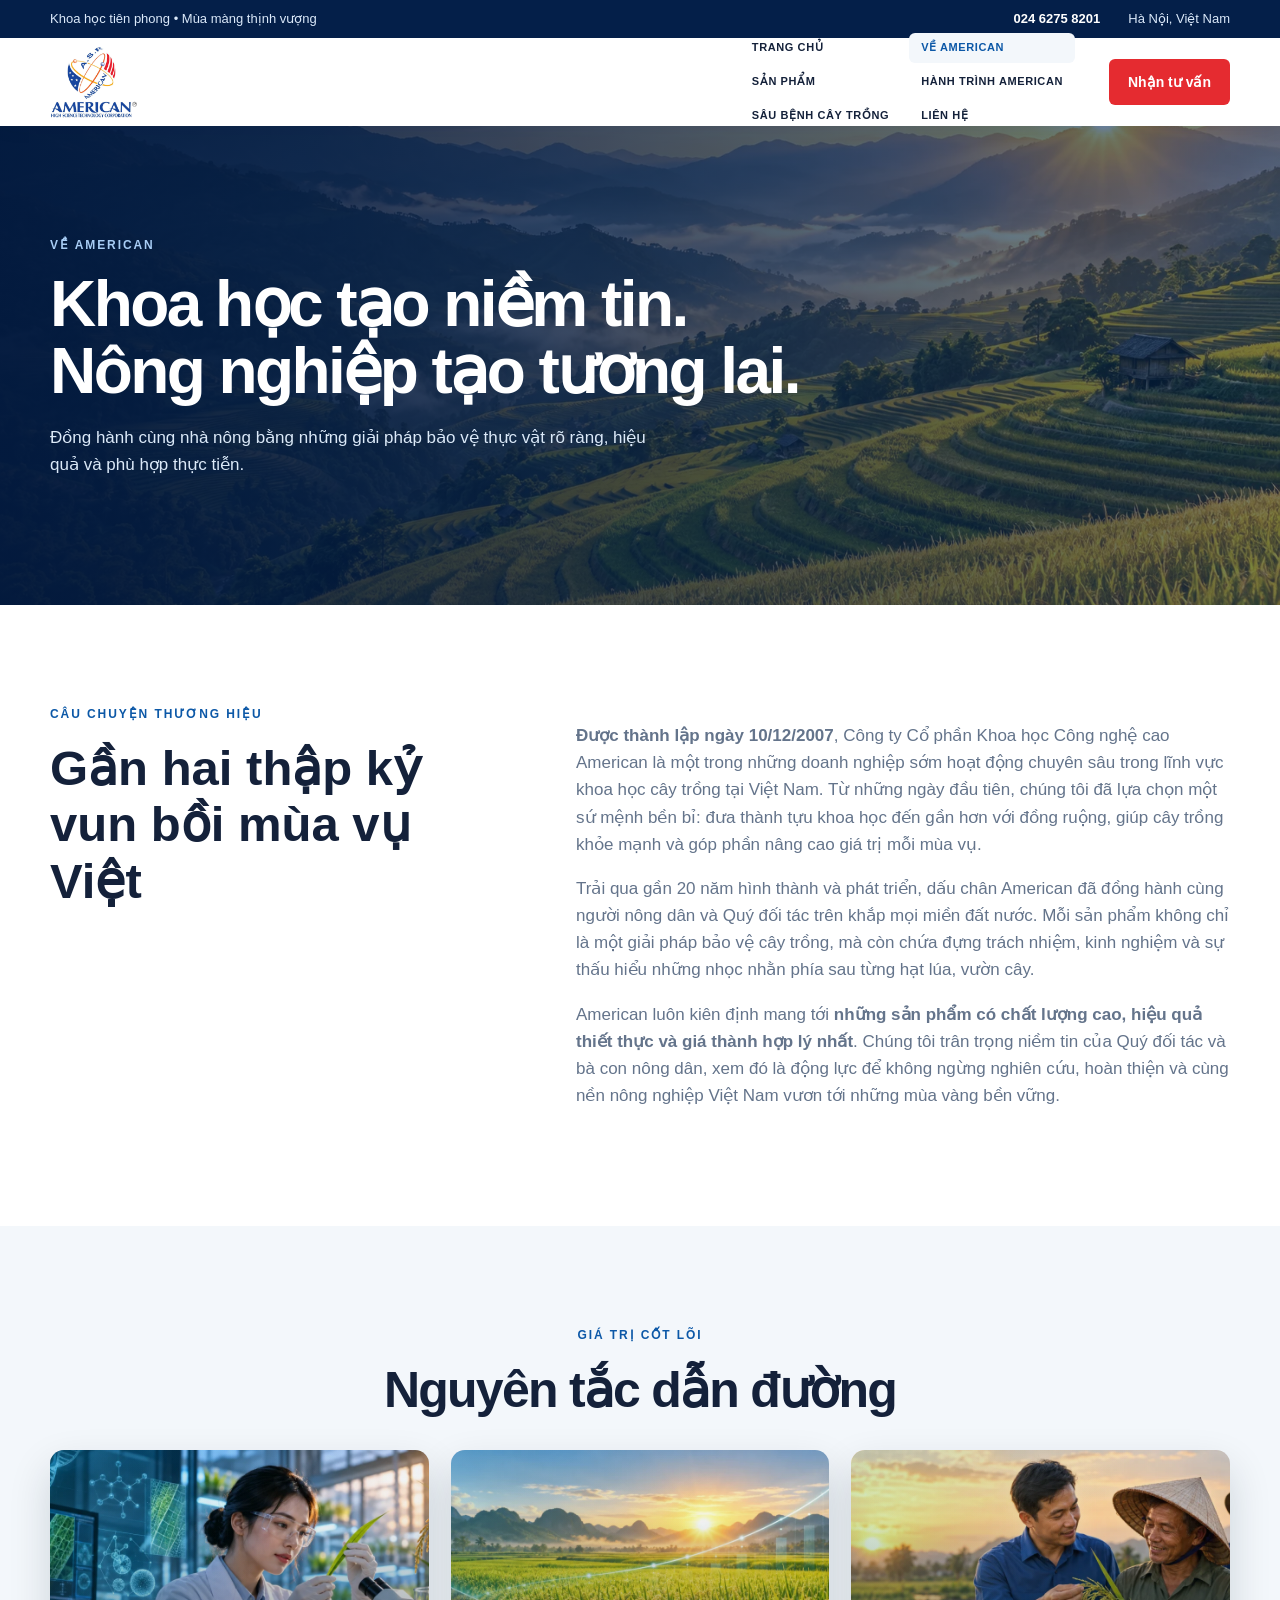
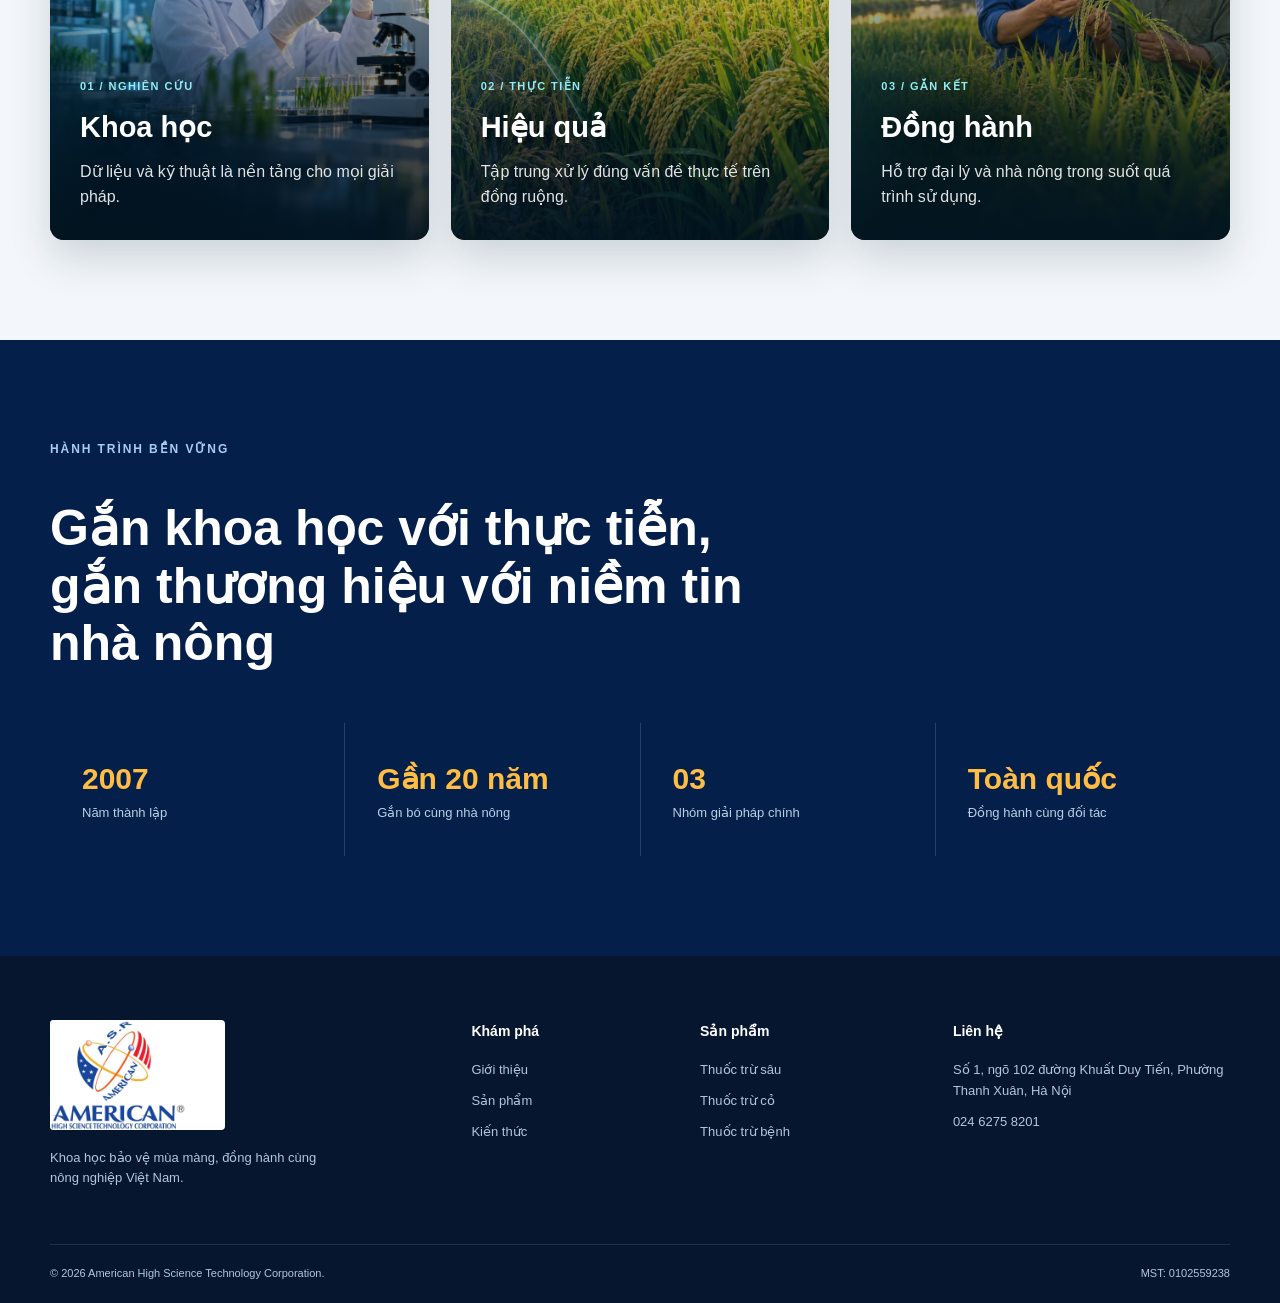
==== commit bed1fbe4: "feat: add visual storytelling to core values" ====
--- a/about.html
+++ b/about.html
@@ -1,7 +1,7 @@
-<!doctype html><html lang="vi"><head><meta charset="utf-8"><meta name="viewport" content="width=device-width,initial-scale=1"><meta name="description" content="Giới thiệu Công ty Cổ phần Khoa học Công nghệ cao American."><title>Giới thiệu | American</title><link rel="stylesheet" href="styles.css"></head><body>
+<!doctype html><html lang="vi"><head><meta charset="utf-8"><meta name="viewport" content="width=device-width,initial-scale=1"><meta name="description" content="Giới thiệu Công ty Cổ phần Khoa học Công nghệ cao American."><title>Giới thiệu | American</title><link rel="stylesheet" href="styles.css?v=values-v2"></head><body>
 <a class="skip-link" href="#main">Bỏ qua điều hướng</a><header class="site-header"><div class="topbar"><div class="container topbar-inner"><p>Khoa học tiên phong • Mùa màng thịnh vượng</p><div><a href="tel:02462758201">024 6275 8201</a><span>Hà Nội, Việt Nam</span></div></div></div><div class="container nav-wrap"><a class="brand" href="index.html"><img src="assets/logo-american.jpg" alt="Logo American"></a><button class="menu-toggle" type="button" aria-expanded="false" aria-controls="primary-nav"><span></span><span></span><span></span><span class="sr-only">Mở menu</span></button><nav id="primary-nav"><a href="index.html">Trang chủ</a><a class="active" href="about.html">Giới thiệu</a><a href="products.html">Sản phẩm</a><a href="index.html#solutions">Giải pháp</a><a href="news.html">Kiến thức</a><a href="contact.html">Liên hệ</a></nav><a class="nav-cta" href="contact.html">Nhận tư vấn</a></div></header>
 <main id="main"><section class="page-hero"><div class="container"><p class="eyebrow light">Về American</p><h1>Khoa học tạo niềm tin.<br>Nông nghiệp tạo tương lai.</h1><p>Đồng hành cùng nhà nông bằng những giải pháp bảo vệ thực vật rõ ràng, hiệu quả và phù hợp thực tiễn.</p></div></section>
 <section class="section"><div class="container story-grid"><div><p class="eyebrow blue">Câu chuyện thương hiệu</p><h2>Gần hai thập kỷ<br>vun bồi mùa vụ Việt</h2></div><div><p><strong>Được thành lập ngày 10/12/2007</strong>, Công ty Cổ phần Khoa học Công nghệ cao American là một trong những doanh nghiệp sớm hoạt động chuyên sâu trong lĩnh vực khoa học cây trồng tại Việt Nam. Từ những ngày đầu tiên, chúng tôi đã lựa chọn một sứ mệnh bền bỉ: đưa thành tựu khoa học đến gần hơn với đồng ruộng, giúp cây trồng khỏe mạnh và góp phần nâng cao giá trị mỗi mùa vụ.</p><p>Trải qua gần 20 năm hình thành và phát triển, dấu chân American đã đồng hành cùng người nông dân và Quý đối tác trên khắp mọi miền đất nước. Mỗi sản phẩm không chỉ là một giải pháp bảo vệ cây trồng, mà còn chứa đựng trách nhiệm, kinh nghiệm và sự thấu hiểu những nhọc nhằn phía sau từng hạt lúa, vườn cây.</p><p>American luôn kiên định mang tới <strong>những sản phẩm có chất lượng cao, hiệu quả thiết thực và giá thành hợp lý nhất</strong>. Chúng tôi trân trọng niềm tin của Quý đối tác và bà con nông dân, xem đó là động lực để không ngừng nghiên cứu, hoàn thiện và cùng nền nông nghiệp Việt Nam vươn tới những mùa vàng bền vững.</p></div></div></section>
-<section class="section values"><div class="container"><div class="section-head center"><p class="eyebrow blue">Giá trị cốt lõi</p><h2>Nguyên tắc dẫn đường</h2></div><div class="solution-grid"><article class="solution-card red"><p>01</p><h3>Khoa học</h3><span>Dữ liệu và kỹ thuật là nền tảng cho mọi giải pháp.</span></article><article class="solution-card green"><p>02</p><h3>Hiệu quả</h3><span>Tập trung xử lý đúng vấn đề thực tế trên đồng ruộng.</span></article><article class="solution-card gold"><p>03</p><h3>Đồng hành</h3><span>Hỗ trợ đại lý và nhà nông trong suốt quá trình sử dụng.</span></article></div></div></section>
+<section class="section values"><div class="container"><div class="section-head center"><p class="eyebrow blue">Giá trị cốt lõi</p><h2>Nguyên tắc dẫn đường</h2></div><div class="solution-grid"><article class="solution-card value-science red"><p>01 / NGHIÊN CỨU</p><h3>Khoa học</h3><span>Dữ liệu và kỹ thuật là nền tảng cho mọi giải pháp.</span></article><article class="solution-card value-effectiveness green"><p>02 / THỰC TIỄN</p><h3>Hiệu quả</h3><span>Tập trung xử lý đúng vấn đề thực tế trên đồng ruộng.</span></article><article class="solution-card value-partnership gold"><p>03 / GẮN KẾT</p><h3>Đồng hành</h3><span>Hỗ trợ đại lý và nhà nông trong suốt quá trình sử dụng.</span></article></div></div></section>
 <section class="section timeline"><div class="container"><p class="eyebrow light">Hành trình bền vững</p><h2>Gắn khoa học với thực tiễn, gắn thương hiệu với niềm tin nhà nông</h2><div class="metric-grid"><div><strong>2007</strong><span>Năm thành lập</span></div><div><strong>Gần 20 năm</strong><span>Gắn bó cùng nhà nông</span></div><div><strong>03</strong><span>Nhóm giải pháp chính</span></div><div><strong>Toàn quốc</strong><span>Đồng hành cùng đối tác</span></div></div></div></section></main>
-<footer><div class="container footer-grid"><div class="footer-brand"><img src="assets/logo-american.jpg" alt="American"><p>Khoa học bảo vệ mùa màng, đồng hành cùng nông nghiệp Việt Nam.</p></div><div><h3>Khám phá</h3><a href="about.html">Giới thiệu</a><a href="products.html">Sản phẩm</a><a href="news.html">Kiến thức</a></div><div><h3>Sản phẩm</h3><a href="products.html?category=insect">Thuốc trừ sâu</a><a href="products.html?category=weed">Thuốc trừ cỏ</a><a href="products.html?category=disease">Thuốc trừ bệnh</a></div><div><h3>Liên hệ</h3><p>Số 1, ngõ 102 đường Khuất Duy Tiến, Phường Thanh Xuân, Hà Nội</p><a href="tel:02462758201">024 6275 8201</a></div></div><div class="container footer-bottom"><span>© 2026 American High Science Technology Corporation.</span><span>MST: 0102559238</span></div></footer><script src="script.js"></script></body></html>
+<footer><div class="container footer-grid"><div class="footer-brand"><img src="assets/logo-american.jpg" alt="American"><p>Khoa học bảo vệ mùa màng, đồng hành cùng nông nghiệp Việt Nam.</p></div><div><h3>Khám phá</h3><a href="about.html">Giới thiệu</a><a href="products.html">Sản phẩm</a><a href="news.html">Kiến thức</a></div><div><h3>Sản phẩm</h3><a href="products.html?category=insect">Thuốc trừ sâu</a><a href="products.html?category=weed">Thuốc trừ cỏ</a><a href="products.html?category=disease">Thuốc trừ bệnh</a></div><div><h3>Liên hệ</h3><p>Số 1, ngõ 102 đường Khuất Duy Tiến, Phường Thanh Xuân, Hà Nội</p><a href="tel:02462758201">024 6275 8201</a></div></div><div class="container footer-bottom"><span>© 2026 American High Science Technology Corporation.</span><span>MST: 0102559238</span></div></footer><script src="script.js?v=image-protection-v2"></script></body></html>
--- a/styles.css
+++ b/styles.css
@@ -45,3 +45,6 @@
 .footer-brand img{width:175px;height:auto;max-height:110px;object-fit:contain;object-position:left center;background:#fff}.footer-bottom{align-items:center;gap:14px;flex-wrap:wrap}.visitor-counter img{display:block;height:20px;width:auto}.journey-view-all{display:flex;width:max-content;margin:34px auto 0}.content-protected img{-webkit-user-drag:none}.content-protected main,.content-protected footer{-webkit-user-select:none;user-select:none}.content-protected input,.content-protected textarea,.content-protected select{-webkit-user-select:text;user-select:text}.gallery-page{background:var(--soft)}.gallery-page-head{padding:90px 0 45px;background:var(--navy-dark);color:#fff}.gallery-page-head h1{font-size:clamp(42px,6vw,72px);line-height:1.05;margin:10px 0 18px}.gallery-page-head p{max-width:720px;color:#c9d8eb}.full-gallery{display:grid;grid-template-columns:repeat(4,minmax(0,1fr));gap:16px}.full-gallery button{height:210px;padding:0;border:0;border-radius:14px;overflow:hidden;position:relative;cursor:pointer;background:#dbe5ef}.full-gallery button:first-child{grid-column:span 2;grid-row:span 2;height:436px}.full-gallery img{width:100%;height:100%;object-fit:cover;transition:transform .45s}.full-gallery button:hover img{transform:scale(1.035)}.full-gallery span{position:absolute;left:10px;bottom:10px;color:#fff;background:rgba(3,22,47,.78);padding:6px 9px;border-radius:99px;font-size:9px;font-weight:900}.gallery-back{margin-top:34px}@media(max-width:760px){.full-gallery{grid-template-columns:repeat(2,minmax(0,1fr));gap:9px}.full-gallery button{height:130px;border-radius:10px}.full-gallery button:first-child{grid-column:1/-1;grid-row:auto;height:300px}.gallery-page-head{padding:64px 0 36px}}
 .hero{background-image:linear-gradient(90deg,rgba(3,26,63,.80) 0%,rgba(4,48,94,.58) 42%,rgba(4,48,94,.12) 72%,rgba(4,48,94,.03) 100%),url('assets/hero-mu-cang-chai-v2.webp')}.journey-gallery-item.gallery-lead img,.full-gallery button:first-child img{filter:brightness(1.14) saturate(1.04)}.catalog{grid-template-columns:repeat(2,minmax(0,1fr));gap:24px}.catalog .product-card{display:grid;grid-template-columns:minmax(180px,.9fr) minmax(0,1.1fr);min-height:285px}.catalog .product-image{height:100%;min-height:285px}.catalog .product-info{display:flex;flex-direction:column;justify-content:center;padding:28px}.catalog .product-info a{margin-top:auto}@media(max-width:980px){.catalog{grid-template-columns:repeat(2,minmax(0,1fr))}.catalog .product-card{grid-template-columns:1fr}.catalog .product-image{height:230px;min-height:230px}}@media(max-width:640px){.hero{background-image:linear-gradient(180deg,rgba(3,26,63,.82) 0%,rgba(4,48,94,.60) 55%,rgba(4,48,94,.18) 100%),url('assets/hero-mu-cang-chai-v2.webp')}.catalog{grid-template-columns:1fr}.catalog .product-info{padding:22px}}
 nav a:after{display:none}nav a{text-transform:uppercase;letter-spacing:.055em;font-size:11px;line-height:1.25;padding:8px 12px;border-radius:6px}nav a:hover,nav a.active{color:var(--blue);background:var(--soft)}@media(min-width:981px){#primary-nav{display:grid;grid-template-columns:repeat(2,max-content);gap:4px 8px;align-content:center;min-width:330px}}@media(max-width:980px){.site-header.open #primary-nav{display:grid;grid-template-columns:repeat(2,minmax(0,1fr));gap:4px;padding:14px}.site-header #primary-nav a{padding:14px 12px}.site-header #primary-nav a.active{box-shadow:inset 3px 0 0 var(--blue)}}@media(max-width:480px){.site-header.open #primary-nav{grid-template-columns:1fr}}
+.content-protected img{-webkit-user-drag:none;-webkit-touch-callout:none}.content-protected main,.content-protected footer{-webkit-user-select:none;user-select:none;-webkit-touch-callout:none}.content-protected input,.content-protected textarea,.content-protected select{-webkit-user-select:text;user-select:text;-webkit-touch-callout:default}
+.values .solution-card{min-height:390px;padding:30px;display:flex;flex-direction:column;justify-content:flex-end;border:0;color:#fff;background-position:center;background-size:cover;isolation:isolate;box-shadow:0 18px 42px rgba(5,30,42,.16)}.values .solution-card:before{content:"";position:absolute;inset:0;z-index:-1;background:linear-gradient(180deg,rgba(2,19,31,.04) 18%,rgba(2,23,35,.42) 52%,rgba(2,20,32,.94) 100%)}.values .solution-card:after{content:"";position:absolute;inset:0;z-index:-1;width:auto;height:auto;border-radius:inherit;background:linear-gradient(125deg,rgba(9,170,190,.16),transparent 45%);opacity:1}.values .value-science{background-image:url('assets/values/science.webp');background-position:62% center}.values .value-effectiveness{background-image:url('assets/values/effectiveness.webp');background-position:68% center}.values .value-partnership{background-image:url('assets/values/partnership.webp');background-position:62% center}.values .solution-card>p{margin:0 0 8px;color:#91edf3;letter-spacing:.13em;opacity:1}.values .solution-card h3{margin:0 0 10px;color:#fff;font-size:29px;text-shadow:0 2px 18px rgba(0,0,0,.35)}.values .solution-card>span{min-height:48px;color:rgba(255,255,255,.88);line-height:1.55}.values .solution-card:hover{transform:translateY(-8px);box-shadow:0 24px 55px rgba(5,30,42,.28)}@media(max-width:640px){.values .solution-card{min-height:350px;padding:24px}.values .solution-card h3{font-size:26px}}
+.solutions .solution-card{min-height:390px;padding:30px;display:flex;flex-direction:column;justify-content:flex-end;border:0;color:#fff;background-position:center;background-size:cover;isolation:isolate;box-shadow:0 18px 42px rgba(5,30,42,.18)}.solutions .solution-card:before{content:"";position:absolute;inset:0;z-index:-1;background:linear-gradient(180deg,rgba(2,22,30,.05) 16%,rgba(3,25,34,.58) 56%,rgba(2,20,29,.94) 100%)}.solutions .solution-card:after{content:"";position:absolute;inset:0;z-index:-1;width:auto;height:auto;border-radius:inherit;background:linear-gradient(125deg,rgba(15,195,210,.18),transparent 44%);opacity:1}.solutions .solution-insect{background-image:url('assets/solutions/insect-science.webp')}.solutions .solution-weed{background-image:url('assets/solutions/weed-science.webp')}.solutions .solution-disease{background-image:url('assets/solutions/disease-science.webp')}.solutions .solution-card .icon{position:absolute;top:24px;left:24px;width:48px;height:48px;border:1px solid rgba(255,255,255,.55);background:rgba(3,30,38,.34);color:#fff;backdrop-filter:blur(8px)}.solutions .solution-card>p{margin:0 0 7px;color:#8ee8ef;letter-spacing:.12em;opacity:1}.solutions .solution-card h3{margin:0 0 9px;color:#fff;font-size:27px;text-shadow:0 2px 16px rgba(0,0,0,.32)}.solutions .solution-card>span{min-height:48px;color:rgba(255,255,255,.84);line-height:1.55}.solutions .solution-card a{width:max-content;margin-top:18px;color:#fff;border-bottom:1px solid rgba(255,255,255,.58);padding-bottom:4px}.solutions .solution-card:hover{transform:translateY(-8px);box-shadow:0 24px 54px rgba(5,30,42,.28)}.solutions .solution-card:focus-within{outline:3px solid #0b7285;outline-offset:4px}@media(max-width:640px){.solutions .solution-card{min-height:340px;padding:24px}.solutions .solution-card .icon{top:20px;left:20px}.solutions .solution-card h3{font-size:25px}}
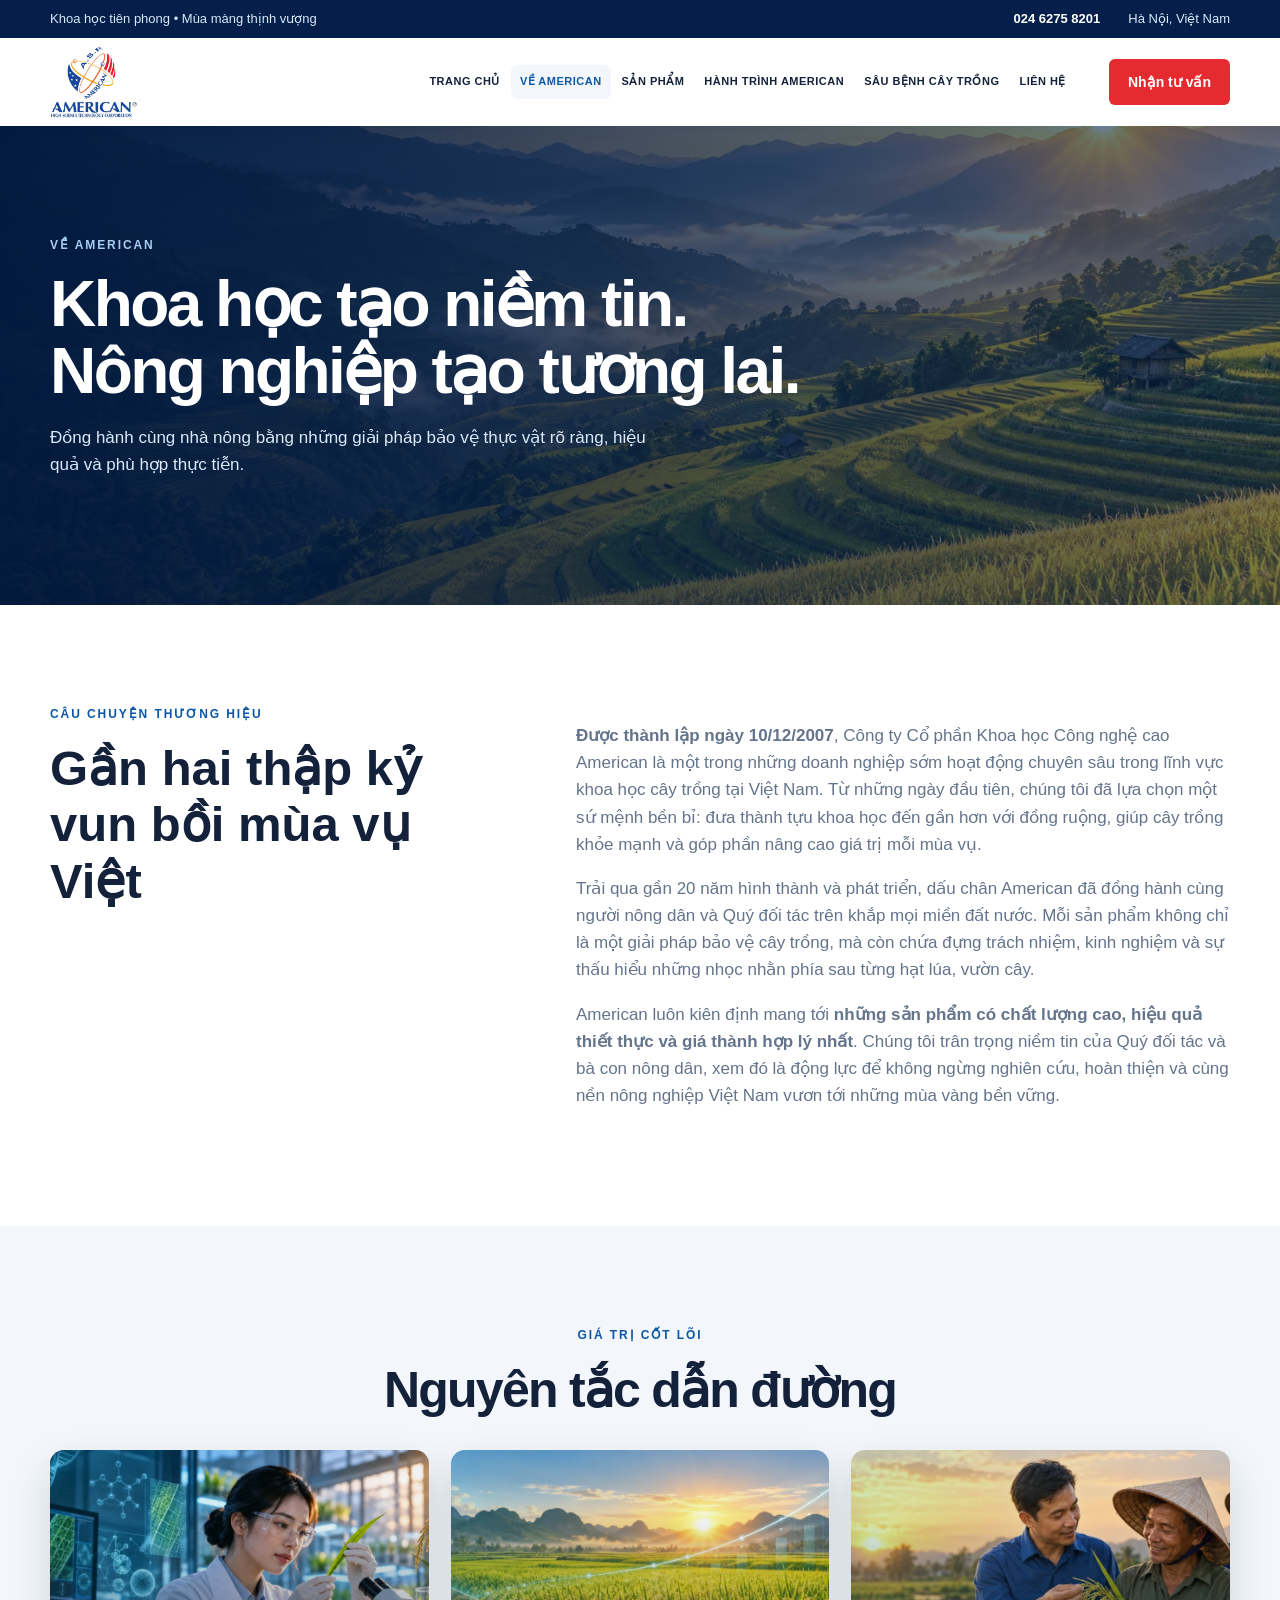
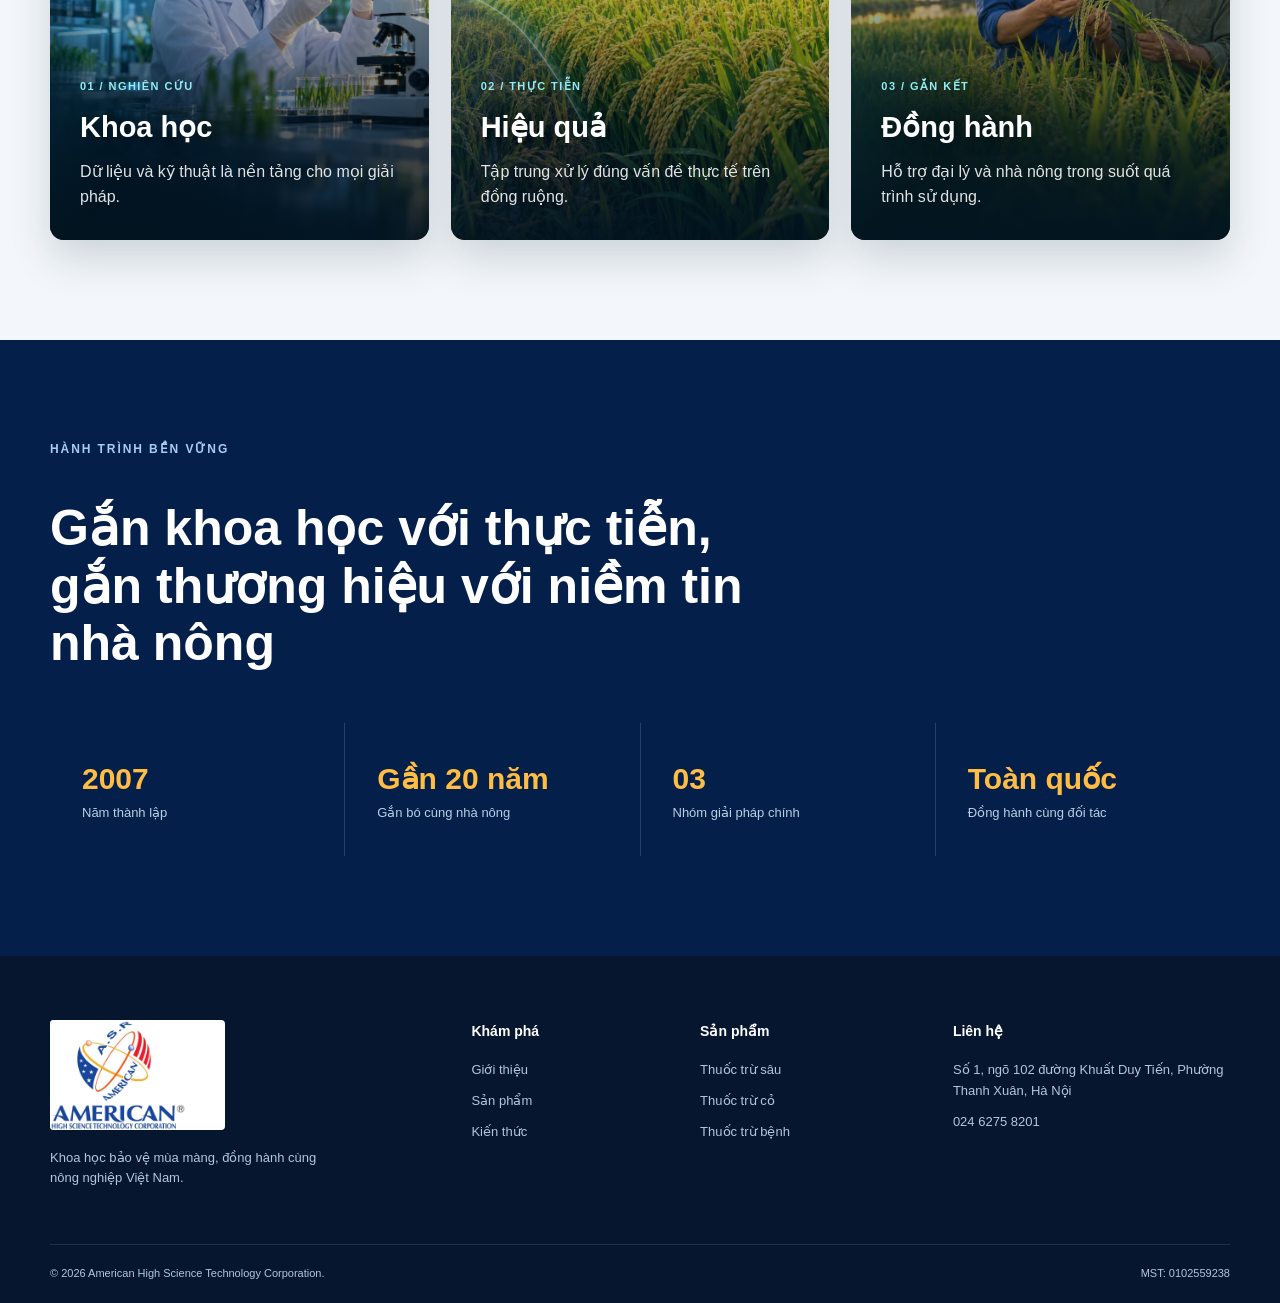
==== commit 167085e7: "fix: keep desktop navigation compact" ====
--- a/about.html
+++ b/about.html
@@ -1,7 +1,7 @@
-<!doctype html><html lang="vi"><head><meta charset="utf-8"><meta name="viewport" content="width=device-width,initial-scale=1"><meta name="description" content="Giới thiệu Công ty Cổ phần Khoa học Công nghệ cao American."><title>Giới thiệu | American</title><link rel="stylesheet" href="styles.css?v=values-v2"></head><body>
+<!doctype html><html lang="vi"><head><meta charset="utf-8"><meta name="viewport" content="width=device-width,initial-scale=1"><meta name="description" content="Giới thiệu Công ty Cổ phần Khoa học Công nghệ cao American."><title>Giới thiệu | American</title><link rel="stylesheet" href="styles.css?v=copyright-protection-v5"></head><body>
 <a class="skip-link" href="#main">Bỏ qua điều hướng</a><header class="site-header"><div class="topbar"><div class="container topbar-inner"><p>Khoa học tiên phong • Mùa màng thịnh vượng</p><div><a href="tel:02462758201">024 6275 8201</a><span>Hà Nội, Việt Nam</span></div></div></div><div class="container nav-wrap"><a class="brand" href="index.html"><img src="assets/logo-american.jpg" alt="Logo American"></a><button class="menu-toggle" type="button" aria-expanded="false" aria-controls="primary-nav"><span></span><span></span><span></span><span class="sr-only">Mở menu</span></button><nav id="primary-nav"><a href="index.html">Trang chủ</a><a class="active" href="about.html">Giới thiệu</a><a href="products.html">Sản phẩm</a><a href="index.html#solutions">Giải pháp</a><a href="news.html">Kiến thức</a><a href="contact.html">Liên hệ</a></nav><a class="nav-cta" href="contact.html">Nhận tư vấn</a></div></header>
 <main id="main"><section class="page-hero"><div class="container"><p class="eyebrow light">Về American</p><h1>Khoa học tạo niềm tin.<br>Nông nghiệp tạo tương lai.</h1><p>Đồng hành cùng nhà nông bằng những giải pháp bảo vệ thực vật rõ ràng, hiệu quả và phù hợp thực tiễn.</p></div></section>
 <section class="section"><div class="container story-grid"><div><p class="eyebrow blue">Câu chuyện thương hiệu</p><h2>Gần hai thập kỷ<br>vun bồi mùa vụ Việt</h2></div><div><p><strong>Được thành lập ngày 10/12/2007</strong>, Công ty Cổ phần Khoa học Công nghệ cao American là một trong những doanh nghiệp sớm hoạt động chuyên sâu trong lĩnh vực khoa học cây trồng tại Việt Nam. Từ những ngày đầu tiên, chúng tôi đã lựa chọn một sứ mệnh bền bỉ: đưa thành tựu khoa học đến gần hơn với đồng ruộng, giúp cây trồng khỏe mạnh và góp phần nâng cao giá trị mỗi mùa vụ.</p><p>Trải qua gần 20 năm hình thành và phát triển, dấu chân American đã đồng hành cùng người nông dân và Quý đối tác trên khắp mọi miền đất nước. Mỗi sản phẩm không chỉ là một giải pháp bảo vệ cây trồng, mà còn chứa đựng trách nhiệm, kinh nghiệm và sự thấu hiểu những nhọc nhằn phía sau từng hạt lúa, vườn cây.</p><p>American luôn kiên định mang tới <strong>những sản phẩm có chất lượng cao, hiệu quả thiết thực và giá thành hợp lý nhất</strong>. Chúng tôi trân trọng niềm tin của Quý đối tác và bà con nông dân, xem đó là động lực để không ngừng nghiên cứu, hoàn thiện và cùng nền nông nghiệp Việt Nam vươn tới những mùa vàng bền vững.</p></div></div></section>
 <section class="section values"><div class="container"><div class="section-head center"><p class="eyebrow blue">Giá trị cốt lõi</p><h2>Nguyên tắc dẫn đường</h2></div><div class="solution-grid"><article class="solution-card value-science red"><p>01 / NGHIÊN CỨU</p><h3>Khoa học</h3><span>Dữ liệu và kỹ thuật là nền tảng cho mọi giải pháp.</span></article><article class="solution-card value-effectiveness green"><p>02 / THỰC TIỄN</p><h3>Hiệu quả</h3><span>Tập trung xử lý đúng vấn đề thực tế trên đồng ruộng.</span></article><article class="solution-card value-partnership gold"><p>03 / GẮN KẾT</p><h3>Đồng hành</h3><span>Hỗ trợ đại lý và nhà nông trong suốt quá trình sử dụng.</span></article></div></div></section>
 <section class="section timeline"><div class="container"><p class="eyebrow light">Hành trình bền vững</p><h2>Gắn khoa học với thực tiễn, gắn thương hiệu với niềm tin nhà nông</h2><div class="metric-grid"><div><strong>2007</strong><span>Năm thành lập</span></div><div><strong>Gần 20 năm</strong><span>Gắn bó cùng nhà nông</span></div><div><strong>03</strong><span>Nhóm giải pháp chính</span></div><div><strong>Toàn quốc</strong><span>Đồng hành cùng đối tác</span></div></div></div></section></main>
-<footer><div class="container footer-grid"><div class="footer-brand"><img src="assets/logo-american.jpg" alt="American"><p>Khoa học bảo vệ mùa màng, đồng hành cùng nông nghiệp Việt Nam.</p></div><div><h3>Khám phá</h3><a href="about.html">Giới thiệu</a><a href="products.html">Sản phẩm</a><a href="news.html">Kiến thức</a></div><div><h3>Sản phẩm</h3><a href="products.html?category=insect">Thuốc trừ sâu</a><a href="products.html?category=weed">Thuốc trừ cỏ</a><a href="products.html?category=disease">Thuốc trừ bệnh</a></div><div><h3>Liên hệ</h3><p>Số 1, ngõ 102 đường Khuất Duy Tiến, Phường Thanh Xuân, Hà Nội</p><a href="tel:02462758201">024 6275 8201</a></div></div><div class="container footer-bottom"><span>© 2026 American High Science Technology Corporation.</span><span>MST: 0102559238</span></div></footer><script src="script.js?v=image-protection-v2"></script></body></html>
+<footer><div class="container footer-grid"><div class="footer-brand"><img src="assets/logo-american.jpg" alt="American"><p>Khoa học bảo vệ mùa màng, đồng hành cùng nông nghiệp Việt Nam.</p></div><div><h3>Khám phá</h3><a href="about.html">Giới thiệu</a><a href="products.html">Sản phẩm</a><a href="news.html">Kiến thức</a></div><div><h3>Sản phẩm</h3><a href="products.html?category=insect">Thuốc trừ sâu</a><a href="products.html?category=weed">Thuốc trừ cỏ</a><a href="products.html?category=disease">Thuốc trừ bệnh</a></div><div><h3>Liên hệ</h3><p>Số 1, ngõ 102 đường Khuất Duy Tiến, Phường Thanh Xuân, Hà Nội</p><a href="tel:02462758201">024 6275 8201</a></div></div><div class="container footer-bottom"><span>© 2026 American High Science Technology Corporation.</span><span>MST: 0102559238</span></div></footer><script src="script.js?v=copyright-protection-v5"></script></body></html>
--- a/styles.css
+++ b/styles.css
@@ -44,7 +44,8 @@
 @media(max-width:760px){.journey-unified-gallery{grid-template-columns:repeat(2,minmax(0,1fr));gap:9px}.journey-gallery-item,.journey-gallery-item.gallery-wide{grid-column:span 1;height:128px;border-radius:10px}.journey-gallery-item.gallery-lead{grid-column:1/-1;grid-row:auto;height:350px}.journey-gallery-item.gallery-lead>span{left:20px;right:20px;bottom:20px;grid-template-columns:1fr}.journey-gallery-item.gallery-lead>span em{display:none}.journey-gallery-item:after{left:7px;bottom:7px;font-size:7px;padding:5px 7px}}
 .footer-brand img{width:175px;height:auto;max-height:110px;object-fit:contain;object-position:left center;background:#fff}.footer-bottom{align-items:center;gap:14px;flex-wrap:wrap}.visitor-counter img{display:block;height:20px;width:auto}.journey-view-all{display:flex;width:max-content;margin:34px auto 0}.content-protected img{-webkit-user-drag:none}.content-protected main,.content-protected footer{-webkit-user-select:none;user-select:none}.content-protected input,.content-protected textarea,.content-protected select{-webkit-user-select:text;user-select:text}.gallery-page{background:var(--soft)}.gallery-page-head{padding:90px 0 45px;background:var(--navy-dark);color:#fff}.gallery-page-head h1{font-size:clamp(42px,6vw,72px);line-height:1.05;margin:10px 0 18px}.gallery-page-head p{max-width:720px;color:#c9d8eb}.full-gallery{display:grid;grid-template-columns:repeat(4,minmax(0,1fr));gap:16px}.full-gallery button{height:210px;padding:0;border:0;border-radius:14px;overflow:hidden;position:relative;cursor:pointer;background:#dbe5ef}.full-gallery button:first-child{grid-column:span 2;grid-row:span 2;height:436px}.full-gallery img{width:100%;height:100%;object-fit:cover;transition:transform .45s}.full-gallery button:hover img{transform:scale(1.035)}.full-gallery span{position:absolute;left:10px;bottom:10px;color:#fff;background:rgba(3,22,47,.78);padding:6px 9px;border-radius:99px;font-size:9px;font-weight:900}.gallery-back{margin-top:34px}@media(max-width:760px){.full-gallery{grid-template-columns:repeat(2,minmax(0,1fr));gap:9px}.full-gallery button{height:130px;border-radius:10px}.full-gallery button:first-child{grid-column:1/-1;grid-row:auto;height:300px}.gallery-page-head{padding:64px 0 36px}}
 .hero{background-image:linear-gradient(90deg,rgba(3,26,63,.80) 0%,rgba(4,48,94,.58) 42%,rgba(4,48,94,.12) 72%,rgba(4,48,94,.03) 100%),url('assets/hero-mu-cang-chai-v2.webp')}.journey-gallery-item.gallery-lead img,.full-gallery button:first-child img{filter:brightness(1.14) saturate(1.04)}.catalog{grid-template-columns:repeat(2,minmax(0,1fr));gap:24px}.catalog .product-card{display:grid;grid-template-columns:minmax(180px,.9fr) minmax(0,1.1fr);min-height:285px}.catalog .product-image{height:100%;min-height:285px}.catalog .product-info{display:flex;flex-direction:column;justify-content:center;padding:28px}.catalog .product-info a{margin-top:auto}@media(max-width:980px){.catalog{grid-template-columns:repeat(2,minmax(0,1fr))}.catalog .product-card{grid-template-columns:1fr}.catalog .product-image{height:230px;min-height:230px}}@media(max-width:640px){.hero{background-image:linear-gradient(180deg,rgba(3,26,63,.82) 0%,rgba(4,48,94,.60) 55%,rgba(4,48,94,.18) 100%),url('assets/hero-mu-cang-chai-v2.webp')}.catalog{grid-template-columns:1fr}.catalog .product-info{padding:22px}}
-nav a:after{display:none}nav a{text-transform:uppercase;letter-spacing:.055em;font-size:11px;line-height:1.25;padding:8px 12px;border-radius:6px}nav a:hover,nav a.active{color:var(--blue);background:var(--soft)}@media(min-width:981px){#primary-nav{display:grid;grid-template-columns:repeat(2,max-content);gap:4px 8px;align-content:center;min-width:330px}}@media(max-width:980px){.site-header.open #primary-nav{display:grid;grid-template-columns:repeat(2,minmax(0,1fr));gap:4px;padding:14px}.site-header #primary-nav a{padding:14px 12px}.site-header #primary-nav a.active{box-shadow:inset 3px 0 0 var(--blue)}}@media(max-width:480px){.site-header.open #primary-nav{grid-template-columns:1fr}}
-.content-protected img{-webkit-user-drag:none;-webkit-touch-callout:none}.content-protected main,.content-protected footer{-webkit-user-select:none;user-select:none;-webkit-touch-callout:none}.content-protected input,.content-protected textarea,.content-protected select{-webkit-user-select:text;user-select:text;-webkit-touch-callout:default}
+nav a:after{display:none}nav a{text-transform:uppercase;letter-spacing:.045em;font-size:11px;line-height:1.25;padding:10px 9px;border-radius:6px;white-space:nowrap}nav a:hover,nav a.active{color:var(--blue);background:var(--soft)}@media(min-width:1181px){#primary-nav{display:flex;flex-wrap:nowrap;gap:2px;min-width:0}}@media(min-width:981px) and (max-width:1180px){.nav-wrap{gap:18px}.menu-toggle{display:block}.nav-cta{margin-left:auto}.site-header #primary-nav{position:absolute;top:88px;left:20px;right:20px;margin-left:0;background:#fff;display:none;grid-template-columns:repeat(2,minmax(0,1fr));gap:4px;padding:14px;box-shadow:var(--shadow);border-radius:10px}.site-header.open #primary-nav{display:grid}.site-header #primary-nav a{padding:14px 12px}.site-header #primary-nav a.active{box-shadow:inset 3px 0 0 var(--blue)}}@media(max-width:980px){.site-header.open #primary-nav{display:grid;grid-template-columns:repeat(2,minmax(0,1fr));gap:4px;padding:14px}.site-header #primary-nav a{padding:14px 12px}.site-header #primary-nav a.active{box-shadow:inset 3px 0 0 var(--blue)}}@media(max-width:480px){.site-header.open #primary-nav{grid-template-columns:1fr}}
+.content-protected{-webkit-touch-callout:none}.content-protected img{pointer-events:none;-webkit-user-drag:none;-webkit-touch-callout:none;-webkit-user-select:none;user-select:none}.content-protected main,.content-protected footer{-webkit-user-select:none;user-select:none;-webkit-touch-callout:none}.content-protected input,.content-protected textarea,.content-protected select{pointer-events:auto;-webkit-user-select:text;user-select:text;-webkit-touch-callout:default}
+.copyright-notice{position:fixed;z-index:10000;left:50%;bottom:28px;max-width:min(560px,calc(100% - 32px));padding:14px 20px;border:1px solid rgba(255,255,255,.22);border-radius:10px;background:rgba(4,25,54,.96);color:#fff;font-size:13px;font-weight:800;line-height:1.45;text-align:center;box-shadow:0 18px 45px rgba(0,0,0,.3);backdrop-filter:blur(10px);opacity:0;visibility:hidden;transform:translate(-50%,18px);transition:opacity .22s,transform .22s,visibility .22s;pointer-events:none}.copyright-notice.show{opacity:1;visibility:visible;transform:translate(-50%,0)}@media(max-width:640px){.copyright-notice{bottom:18px;padding:12px 15px;font-size:12px}}
 .values .solution-card{min-height:390px;padding:30px;display:flex;flex-direction:column;justify-content:flex-end;border:0;color:#fff;background-position:center;background-size:cover;isolation:isolate;box-shadow:0 18px 42px rgba(5,30,42,.16)}.values .solution-card:before{content:"";position:absolute;inset:0;z-index:-1;background:linear-gradient(180deg,rgba(2,19,31,.04) 18%,rgba(2,23,35,.42) 52%,rgba(2,20,32,.94) 100%)}.values .solution-card:after{content:"";position:absolute;inset:0;z-index:-1;width:auto;height:auto;border-radius:inherit;background:linear-gradient(125deg,rgba(9,170,190,.16),transparent 45%);opacity:1}.values .value-science{background-image:url('assets/values/science.webp');background-position:62% center}.values .value-effectiveness{background-image:url('assets/values/effectiveness.webp');background-position:68% center}.values .value-partnership{background-image:url('assets/values/partnership.webp');background-position:62% center}.values .solution-card>p{margin:0 0 8px;color:#91edf3;letter-spacing:.13em;opacity:1}.values .solution-card h3{margin:0 0 10px;color:#fff;font-size:29px;text-shadow:0 2px 18px rgba(0,0,0,.35)}.values .solution-card>span{min-height:48px;color:rgba(255,255,255,.88);line-height:1.55}.values .solution-card:hover{transform:translateY(-8px);box-shadow:0 24px 55px rgba(5,30,42,.28)}@media(max-width:640px){.values .solution-card{min-height:350px;padding:24px}.values .solution-card h3{font-size:26px}}
 .solutions .solution-card{min-height:390px;padding:30px;display:flex;flex-direction:column;justify-content:flex-end;border:0;color:#fff;background-position:center;background-size:cover;isolation:isolate;box-shadow:0 18px 42px rgba(5,30,42,.18)}.solutions .solution-card:before{content:"";position:absolute;inset:0;z-index:-1;background:linear-gradient(180deg,rgba(2,22,30,.05) 16%,rgba(3,25,34,.58) 56%,rgba(2,20,29,.94) 100%)}.solutions .solution-card:after{content:"";position:absolute;inset:0;z-index:-1;width:auto;height:auto;border-radius:inherit;background:linear-gradient(125deg,rgba(15,195,210,.18),transparent 44%);opacity:1}.solutions .solution-insect{background-image:url('assets/solutions/insect-science.webp')}.solutions .solution-weed{background-image:url('assets/solutions/weed-science.webp')}.solutions .solution-disease{background-image:url('assets/solutions/disease-science.webp')}.solutions .solution-card .icon{position:absolute;top:24px;left:24px;width:48px;height:48px;border:1px solid rgba(255,255,255,.55);background:rgba(3,30,38,.34);color:#fff;backdrop-filter:blur(8px)}.solutions .solution-card>p{margin:0 0 7px;color:#8ee8ef;letter-spacing:.12em;opacity:1}.solutions .solution-card h3{margin:0 0 9px;color:#fff;font-size:27px;text-shadow:0 2px 16px rgba(0,0,0,.32)}.solutions .solution-card>span{min-height:48px;color:rgba(255,255,255,.84);line-height:1.55}.solutions .solution-card a{width:max-content;margin-top:18px;color:#fff;border-bottom:1px solid rgba(255,255,255,.58);padding-bottom:4px}.solutions .solution-card:hover{transform:translateY(-8px);box-shadow:0 24px 54px rgba(5,30,42,.28)}.solutions .solution-card:focus-within{outline:3px solid #0b7285;outline-offset:4px}@media(max-width:640px){.solutions .solution-card{min-height:340px;padding:24px}.solutions .solution-card .icon{top:20px;left:20px}.solutions .solution-card h3{font-size:25px}}
